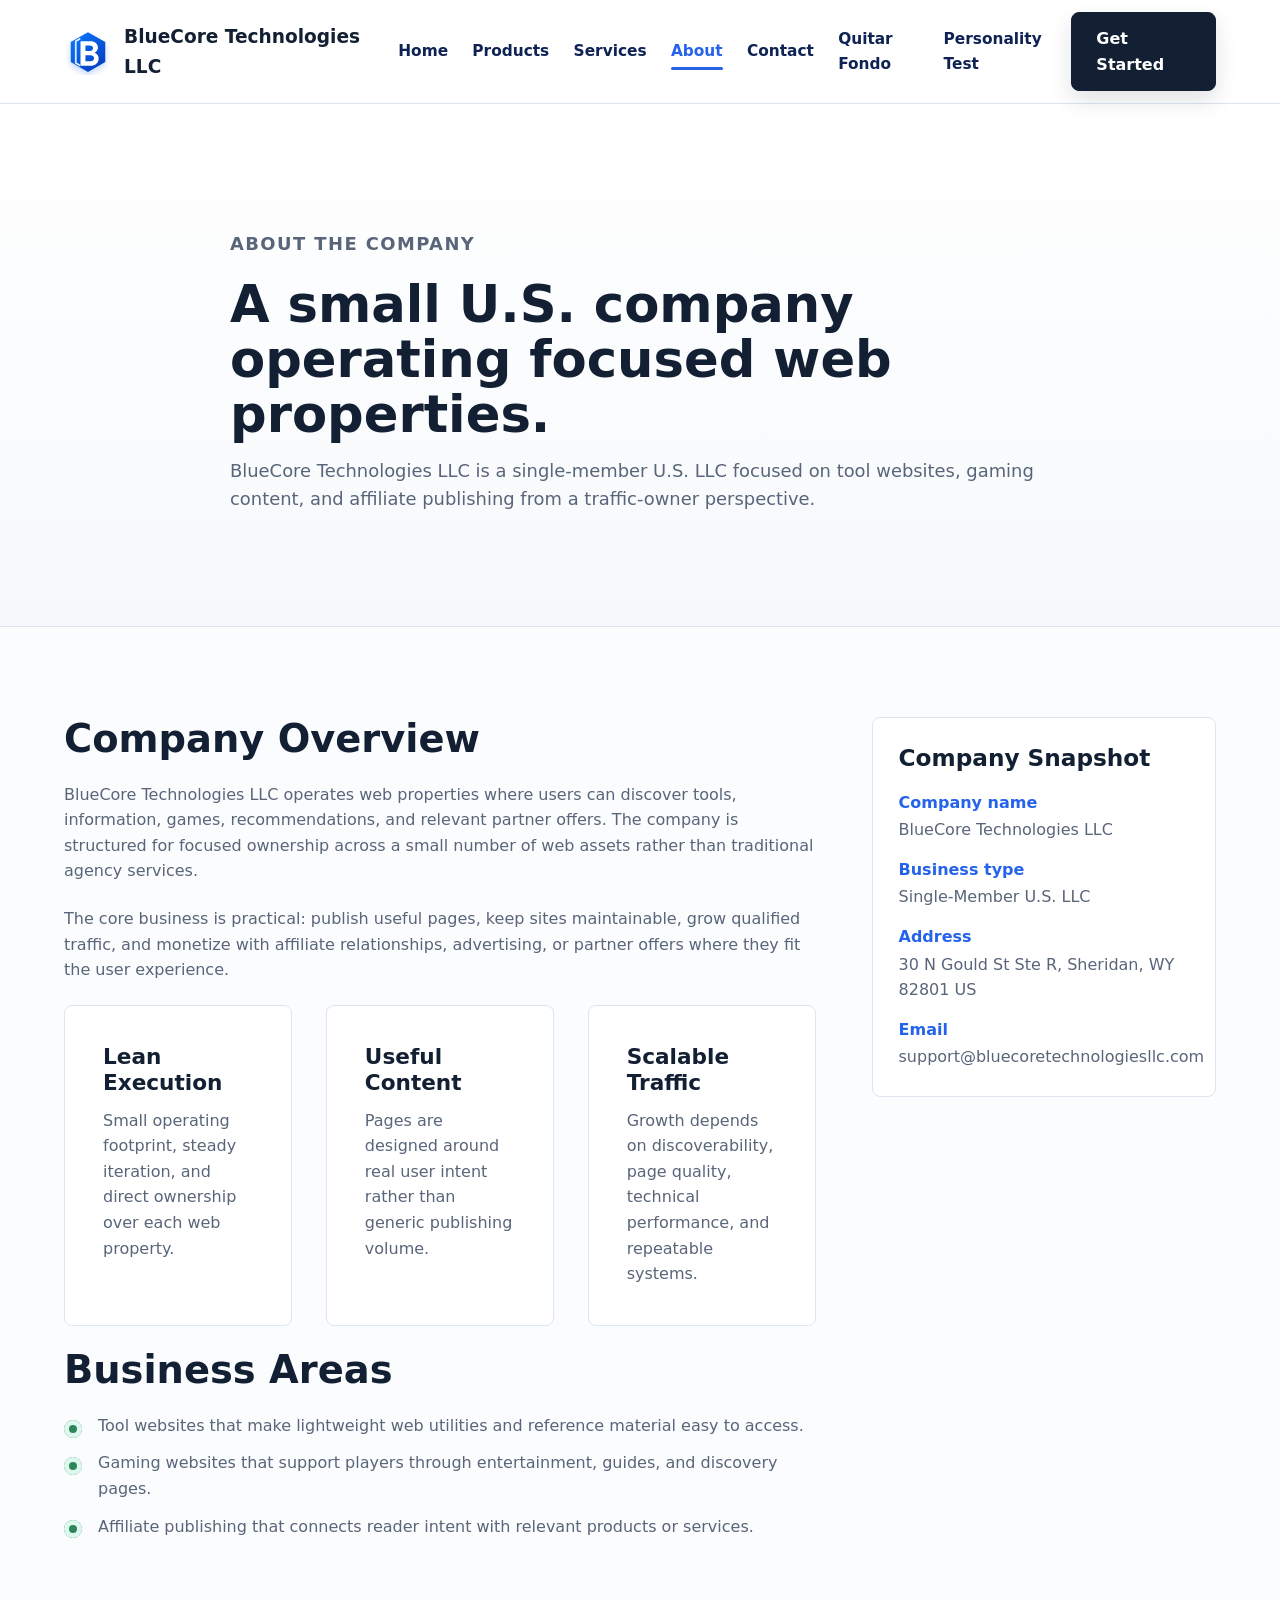
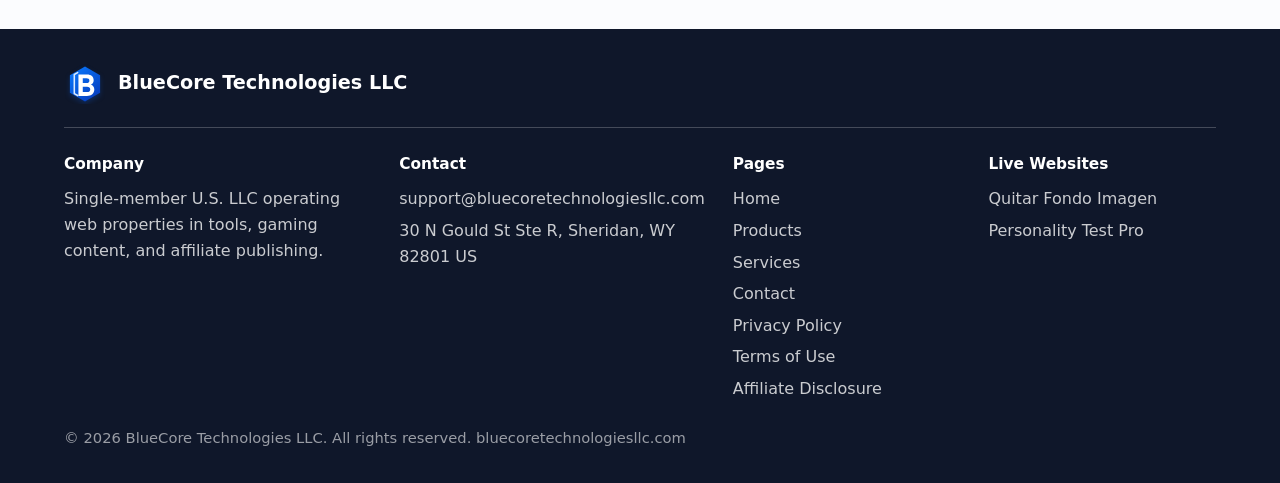
==== about.html @ 276bed1f "Add products page and live site links" ====
<!doctype html>
<html lang="en">
  <head>
    <meta charset="utf-8">
    <meta name="viewport" content="width=device-width, initial-scale=1">
    <title>About | BlueCore Technologies LLC</title>
    <meta name="description" content="Learn about BlueCore Technologies LLC, a single-member U.S. LLC based in Sheridan, Wyoming and focused on web tools, gaming content, and affiliate publishing.">
    <link rel="canonical" href="https://bluecoretechnologiesllc.com/about.html">
    <link rel="icon" href="assets/bluecore-logo.svg" type="image/svg+xml">
    <link rel="stylesheet" href="css/styles.css">
  </head>
  <body>
    <header class="site-header">
      <a class="brand" href="index.html" aria-label="BlueCore Technologies LLC home">
        <img src="assets/bluecore-logo.svg" alt="">
        <span>BlueCore Technologies LLC</span>
      </a>
      <input class="nav-toggle" type="checkbox" id="nav-toggle" aria-label="Toggle navigation">
      <label class="nav-toggle-button" for="nav-toggle" role="button" aria-label="Toggle navigation"><span></span></label>
      <nav class="site-nav" aria-label="Primary navigation">
        <a href="index.html">Home</a>
        <a href="products.html">Products</a>
        <a href="services.html">Services</a>
        <a class="active" href="about.html">About</a>
        <a href="contact.html">Contact</a>
        <a href="https://quitar-fondo-imagen.com/" target="_blank" rel="noopener">Quitar Fondo</a>
        <a href="https://personalitytestpro.com/" target="_blank" rel="noopener">Personality Test</a>
      </nav>
      <a class="header-cta" href="contact.html">Get Started</a>
    </header>

    <main>
      <section class="page-hero">
        <div class="page-hero-inner">
          <p class="eyebrow">About the company</p>
          <h1>A small U.S. company operating focused web properties.</h1>
          <p>BlueCore Technologies LLC is a single-member U.S. LLC focused on tool websites, gaming content, and affiliate publishing from a traffic-owner perspective.</p>
        </div>
      </section>

      <section class="section">
        <div class="section-inner page-layout">
          <div class="content-block">
            <h2>Company Overview</h2>
            <p>BlueCore Technologies LLC operates web properties where users can discover tools, information, games, recommendations, and relevant partner offers. The company is structured for focused ownership across a small number of web assets rather than traditional agency services.</p>
            <p>The core business is practical: publish useful pages, keep sites maintainable, grow qualified traffic, and monetize with affiliate relationships, advertising, or partner offers where they fit the user experience.</p>

            <div class="page-card-grid">
              <article class="page-card">
                <h3>Lean Execution</h3>
                <p>Small operating footprint, steady iteration, and direct ownership over each web property.</p>
              </article>
              <article class="page-card">
                <h3>Useful Content</h3>
                <p>Pages are designed around real user intent rather than generic publishing volume.</p>
              </article>
              <article class="page-card">
                <h3>Scalable Traffic</h3>
                <p>Growth depends on discoverability, page quality, technical performance, and repeatable systems.</p>
              </article>
            </div>

            <h2>Business Areas</h2>
            <ul class="check-list">
              <li>Tool websites that make lightweight web utilities and reference material easy to access.</li>
              <li>Gaming websites that support players through entertainment, guides, and discovery pages.</li>
              <li>Affiliate publishing that connects reader intent with relevant products or services.</li>
            </ul>
          </div>

          <aside class="side-panel">
            <h2>Company Snapshot</h2>
            <dl>
              <div>
                <dt>Company name</dt>
                <dd>BlueCore Technologies LLC</dd>
              </div>
              <div>
                <dt>Business type</dt>
                <dd>Single-Member U.S. LLC</dd>
              </div>
              <div>
                <dt>Address</dt>
                <dd>30 N Gould St Ste R, Sheridan, WY 82801 US</dd>
              </div>
              <div>
                <dt>Email</dt>
                <dd><a href="mailto:support@bluecoretechnologiesllc.com">support@bluecoretechnologiesllc.com</a></dd>
              </div>
            </dl>
          </aside>
        </div>
      </section>
    </main>

    <footer class="site-footer">
      <div class="footer-inner">
        <div class="footer-brand">
          <img src="assets/bluecore-logo.svg" alt="">
          <span>BlueCore Technologies LLC</span>
        </div>
        <div class="footer-grid">
          <div>
            <h3>Company</h3>
            <p>Single-member U.S. LLC operating web properties in tools, gaming content, and affiliate publishing.</p>
          </div>
          <div>
            <h3>Contact</h3>
            <ul class="footer-links">
              <li><a href="mailto:support@bluecoretechnologiesllc.com">support@bluecoretechnologiesllc.com</a></li>
              <li>30 N Gould St Ste R, Sheridan, WY 82801 US</li>
            </ul>
          </div>
          <div>
            <h3>Pages</h3>
            <ul class="footer-links">
              <li><a href="index.html">Home</a></li>
              <li><a href="products.html">Products</a></li>
              <li><a href="services.html">Services</a></li>
              <li><a href="contact.html">Contact</a></li>
              <li><a href="privacy.html">Privacy Policy</a></li>
              <li><a href="terms.html">Terms of Use</a></li>
              <li><a href="affiliate-disclosure.html">Affiliate Disclosure</a></li>
            </ul>
          </div>
          <div>
            <h3>Live Websites</h3>
            <ul class="footer-links">
              <li><a href="https://quitar-fondo-imagen.com/" target="_blank" rel="noopener">Quitar Fondo Imagen</a></li>
              <li><a href="https://personalitytestpro.com/" target="_blank" rel="noopener">Personality Test Pro</a></li>
            </ul>
          </div>
        </div>
        <p class="footer-bottom">&copy; 2026 BlueCore Technologies LLC. All rights reserved. bluecoretechnologiesllc.com</p>
      </div>
    </footer>
  </body>
</html>
---- css/styles.css ----
:root {
  --ink: #132033;
  --muted: #596579;
  --blue: #2563eb;
  --blue-2: #5b87d7;
  --blue-3: #1e40af;
  --sky: #f4f7fb;
  --sky-2: #e8eef6;
  --line: #dde5ef;
  --soft: #f8fafc;
  --white: #ffffff;
  --gold: #b7791f;
  --green: #2f855a;
  --shadow: 0 12px 30px rgba(15, 23, 42, .08);
  --radius: 8px;
  --header-h: 76px;
}

* {
  box-sizing: border-box;
}

html {
  scroll-behavior: smooth;
}

body {
  margin: 0;
  color: var(--ink);
  font-family: Inter, ui-sans-serif, system-ui, -apple-system, BlinkMacSystemFont, "Segoe UI", sans-serif;
  font-size: 16px;
  line-height: 1.6;
  background: #fbfcfe;
  text-rendering: optimizeLegibility;
}

img,
svg {
  display: block;
  max-width: 100%;
}

a {
  color: inherit;
  text-decoration: none;
}

p,
h1,
h2,
h3,
h4 {
  margin: 0;
}

ul {
  margin: 0;
  padding: 0;
}

.site-header {
  position: sticky;
  top: 0;
  z-index: 50;
  min-height: var(--header-h);
  display: flex;
  align-items: center;
  gap: 28px;
  padding: 12px clamp(20px, 5vw, 64px);
  background: rgba(255, 255, 255, .96);
  border-bottom: 1px solid var(--line);
  backdrop-filter: blur(10px);
}

.brand {
  display: flex;
  align-items: center;
  gap: 12px;
  min-width: 0;
  font-weight: 820;
  font-size: clamp(1rem, 1.45vw, 1.25rem);
  letter-spacing: 0;
  color: var(--ink);
}

.brand img {
  width: 48px;
  height: 48px;
  flex: 0 0 auto;
}

.site-nav {
  margin-left: auto;
  display: flex;
  align-items: center;
  gap: clamp(12px, 1.9vw, 28px);
  font-weight: 700;
  color: #0e2254;
  font-size: .96rem;
}

.site-nav a {
  position: relative;
  padding: 8px 0;
}

.site-nav a::after {
  content: "";
  position: absolute;
  left: 0;
  right: 0;
  bottom: 2px;
  height: 3px;
  border-radius: 999px;
  background: var(--blue);
  transform: scaleX(0);
  transform-origin: center;
  transition: transform .2s ease;
}

.site-nav a:hover::after,
.site-nav a.active::after {
  transform: scaleX(1);
}

.site-nav a.active {
  color: var(--blue);
}

.button,
.header-cta {
  display: inline-flex;
  align-items: center;
  justify-content: center;
  gap: 10px;
  min-height: 48px;
  padding: 13px 24px;
  border-radius: var(--radius);
  border: 1px solid var(--ink);
  font-weight: 800;
  color: var(--white);
  background: var(--ink);
  box-shadow: 0 10px 22px rgba(15, 23, 42, .12);
  transition: transform .2s ease, box-shadow .2s ease, background .2s ease;
}

.button:hover,
.header-cta:hover {
  transform: translateY(-2px);
  box-shadow: 0 14px 28px rgba(15, 23, 42, .16);
}

.button.secondary {
  color: var(--ink);
  background: rgba(255, 255, 255, .92);
  border-color: #bac6d6;
  box-shadow: none;
}

.button.secondary:hover {
  background: #fff;
}

.nav-toggle {
  position: absolute;
  width: 1px;
  height: 1px;
  overflow: hidden;
  opacity: 0;
  pointer-events: none;
}

.nav-toggle-button {
  display: none;
}

.nav-toggle:focus-visible + .nav-toggle-button {
  outline: 3px solid rgba(37, 99, 235, .22);
  outline-offset: 3px;
}

.hero {
  position: relative;
  overflow: hidden;
  display: grid;
  grid-template-columns: minmax(0, 1fr) minmax(420px, .95fr);
  align-items: center;
  gap: clamp(28px, 5vw, 82px);
  padding: clamp(56px, 8vw, 88px) clamp(20px, 5vw, 64px) clamp(42px, 6vw, 70px);
  min-height: calc(100svh - var(--header-h) - 120px);
  background: linear-gradient(180deg, #ffffff 0%, #f6f9fc 100%);
}

.hero::before {
  display: none;
}

.hero-content {
  position: relative;
  z-index: 1;
  max-width: 650px;
  animation: rise .65s ease both;
}

.eyebrow {
  margin-bottom: 18px;
  font-size: .88rem;
  font-weight: 860;
  text-transform: uppercase;
  color: var(--blue);
  letter-spacing: .08em;
}

.hero h1 {
  font-size: clamp(2.75rem, 5.2vw, 4.9rem);
  line-height: .98;
  font-weight: 900;
  letter-spacing: 0;
  color: var(--ink);
}

.hero-title {
  margin-top: 22px;
  max-width: 590px;
  font-size: clamp(1.45rem, 2.5vw, 2.45rem);
  line-height: 1.14;
  font-weight: 780;
  letter-spacing: 0;
  color: #0c2358;
}

.hero-lead {
  margin-top: 22px;
  max-width: 590px;
  color: var(--muted);
  font-size: clamp(1rem, 1.4vw, 1.18rem);
}

.hero-actions {
  margin-top: 32px;
  display: flex;
  align-items: center;
  flex-wrap: wrap;
  gap: 16px;
}

.hero-visual {
  position: relative;
  z-index: 1;
  animation: floatIn .78s ease .1s both;
}

.hero-visual img {
  width: min(100%, 760px);
  margin-left: auto;
  filter: drop-shadow(0 18px 28px rgba(15, 23, 42, .1));
}

.section {
  padding: clamp(58px, 7vw, 94px) clamp(20px, 5vw, 64px);
}

.section.tight {
  padding-top: clamp(40px, 5vw, 68px);
  padding-bottom: clamp(40px, 5vw, 68px);
}

.section-inner {
  width: min(1160px, 100%);
  margin: 0 auto;
}

.section-heading {
  max-width: 760px;
  margin: 0 auto 42px;
  text-align: center;
}

.section-heading h2,
.page-hero h1 {
  font-size: clamp(2rem, 4vw, 3.25rem);
  line-height: 1.08;
  font-weight: 900;
  letter-spacing: 0;
}

.section-heading p,
.page-hero p {
  margin-top: 14px;
  color: var(--muted);
  font-size: clamp(1rem, 1.4vw, 1.12rem);
}

.heading-mark {
  width: 54px;
  height: 3px;
  margin: 18px auto 0;
  border-radius: 999px;
  background: var(--blue);
}

.company-panel {
  display: grid;
  grid-template-columns: 220px 1fr;
  gap: clamp(28px, 5vw, 58px);
  align-items: center;
  padding: clamp(28px, 4vw, 38px);
  border: 1px solid var(--line);
  border-radius: var(--radius);
  background: #fff;
  box-shadow: var(--shadow);
}

.company-icon {
  display: grid;
  place-items: center;
  width: 150px;
  height: 150px;
  margin: 0 auto;
  border-radius: 50%;
  background: #f1f5f9;
}

.company-panel h2 {
  font-size: clamp(1.8rem, 3vw, 2.5rem);
  line-height: 1.1;
}

.company-list {
  margin-top: 16px;
  display: grid;
  gap: 8px;
  list-style: none;
  color: var(--ink);
}

.company-list strong {
  color: var(--blue);
}

.service-grid,
.feature-grid,
.page-card-grid {
  display: grid;
  grid-template-columns: repeat(3, minmax(0, 1fr));
  gap: clamp(20px, 3vw, 34px);
}

.service-card,
.feature-card,
.page-card,
.legal-section {
  border: 1px solid var(--line);
  border-radius: var(--radius);
  background: #fff;
  box-shadow: none;
}

.service-card,
.page-card {
  padding: clamp(26px, 4vw, 38px);
  text-align: left;
  transition: transform .2s ease, box-shadow .2s ease, border-color .2s ease;
}

.service-card {
  border-top: 3px solid var(--blue);
}

.service-card:hover,
.page-card:hover {
  transform: translateY(-2px);
  border-color: #b9c8dc;
  box-shadow: var(--shadow);
}

.icon-badge {
  width: 58px;
  height: 58px;
  margin: 0 0 20px;
  display: grid;
  place-items: center;
  border-radius: var(--radius);
  color: var(--blue);
  background: #f1f5f9;
  border: 1px solid var(--line);
}

.icon-badge svg {
  width: 32px;
  height: 32px;
}

.service-card h3,
.page-card h3,
.feature-card h3 {
  font-size: 1.35rem;
  line-height: 1.2;
  font-weight: 860;
}

.service-card p,
.page-card p,
.feature-card p {
  margin-top: 12px;
  color: var(--muted);
}

.why {
  position: relative;
  overflow: hidden;
  background: #f6f9fc;
  border-top: 1px solid var(--line);
  border-bottom: 1px solid var(--line);
}

.why::before,
.why::after {
  display: none;
}

.why .section-inner {
  position: relative;
  z-index: 1;
}

.feature-card {
  display: grid;
  grid-template-columns: auto 1fr;
  gap: 20px;
  align-items: center;
  padding: 24px;
}

.feature-card .icon-badge {
  width: 54px;
  height: 54px;
  margin: 0;
}

.feature-card .icon-badge svg {
  width: 30px;
  height: 30px;
}

.feature-card p {
  margin-top: 4px;
  color: var(--ink);
  font-weight: 700;
}

.cta-panel {
  position: relative;
  overflow: hidden;
  display: grid;
  grid-template-columns: 1fr;
  gap: 18px;
  align-items: center;
  padding: clamp(30px, 5vw, 54px);
  border-radius: var(--radius);
  color: white;
  background: #132033;
  box-shadow: none;
}

.cta-panel::after {
  display: none;
}

.cta-panel .cta-copy {
  position: relative;
  z-index: 1;
}

.cta-panel h2 {
  font-size: clamp(1.8rem, 3.2vw, 2.8rem);
  line-height: 1.12;
  font-weight: 900;
}

.cta-panel p {
  margin-top: 12px;
  max-width: 620px;
  color: rgba(255, 255, 255, .86);
  font-size: 1.08rem;
}

.cta-panel .button {
  margin-top: 26px;
  min-width: 260px;
  color: var(--blue);
  background: white;
  border-color: white;
  box-shadow: 0 14px 30px rgba(0, 0, 0, .16);
}

.site-footer {
  padding: 34px clamp(20px, 5vw, 64px);
  color: rgba(255, 255, 255, .78);
  background: #0f172a;
}

.footer-inner {
  width: min(1160px, 100%);
  margin: 0 auto;
}

.footer-brand {
  display: flex;
  align-items: center;
  gap: 12px;
  padding-bottom: 22px;
  border-bottom: 1px solid rgba(255, 255, 255, .22);
  color: white;
  font-size: 1.2rem;
  font-weight: 850;
}

.footer-brand img {
  width: 42px;
  height: 42px;
}

.footer-grid {
  display: grid;
  grid-template-columns: 1.35fr 1.15fr 1fr 1fr;
  gap: 28px;
  padding-top: 24px;
}

.footer-grid h3 {
  margin-bottom: 10px;
  color: white;
  font-size: .96rem;
}

.footer-grid a {
  color: rgba(255, 255, 255, .78);
}

.footer-grid a:hover {
  color: white;
}

.footer-links {
  display: grid;
  gap: 6px;
  list-style: none;
}

.footer-bottom {
  margin-top: 24px;
  color: rgba(255, 255, 255, .58);
  font-size: .92rem;
}

.page-hero {
  position: relative;
  overflow: hidden;
  padding: clamp(58px, 9vw, 112px) clamp(20px, 5vw, 64px);
  background: linear-gradient(180deg, #fff 0%, #f6f9fc 100%);
  border-bottom: 1px solid var(--line);
}

.page-hero-inner {
  width: min(1160px, 100%);
  margin: 0 auto;
  max-width: 820px;
}

.page-layout {
  display: grid;
  grid-template-columns: minmax(0, 1.2fr) minmax(280px, .55fr);
  gap: clamp(28px, 5vw, 56px);
  align-items: start;
}

.content-block {
  display: grid;
  gap: 22px;
}

.content-block h2 {
  font-size: clamp(1.75rem, 3vw, 2.55rem);
  line-height: 1.12;
}

.content-block p {
  color: var(--muted);
}

.check-list {
  display: grid;
  gap: 12px;
  list-style: none;
}

.check-list li {
  position: relative;
  padding-left: 34px;
  color: var(--muted);
}

.check-list li::before {
  content: "";
  position: absolute;
  left: 0;
  top: .42em;
  width: 18px;
  height: 18px;
  border-radius: 50%;
  background: var(--green);
  box-shadow: inset 0 0 0 5px #dff8ef;
}

.side-panel {
  position: sticky;
  top: calc(var(--header-h) + 22px);
  padding: 26px;
  border: 1px solid var(--line);
  border-radius: var(--radius);
  background: #fff;
  box-shadow: none;
}

.side-panel h2 {
  font-size: 1.45rem;
  line-height: 1.2;
}

.side-panel dl {
  display: grid;
  gap: 14px;
  margin: 18px 0 0;
}

.side-panel dt {
  color: var(--blue);
  font-weight: 820;
}

.side-panel dd {
  margin: 2px 0 0;
  color: var(--muted);
}

.service-detail {
  display: grid;
  grid-template-columns: 90px 1fr;
  gap: 24px;
  align-items: start;
  padding: 30px 0;
  border-bottom: 1px solid var(--line);
}

.service-detail:first-child {
  padding-top: 0;
}

.service-detail:last-child {
  border-bottom: 0;
}

.service-detail .icon-badge {
  width: 82px;
  height: 82px;
  margin: 0;
}

.step-grid {
  counter-reset: steps;
  display: grid;
  grid-template-columns: repeat(4, minmax(0, 1fr));
  gap: 18px;
}

.step {
  counter-increment: steps;
  padding: 24px;
  border-left: 4px solid var(--blue);
  background: #fff;
  border-radius: var(--radius);
  box-shadow: none;
}

.step::before {
  content: counter(steps, decimal-leading-zero);
  display: block;
  margin-bottom: 12px;
  color: var(--blue);
  font-weight: 900;
  font-size: 1.35rem;
}

.step h3 {
  font-size: 1.08rem;
  line-height: 1.25;
}

.step p {
  margin-top: 8px;
  color: var(--muted);
}

.product-list {
  display: grid;
  gap: 28px;
}

.product-card {
  display: grid;
  grid-template-columns: 96px 1fr;
  gap: clamp(22px, 4vw, 40px);
  padding: clamp(28px, 4vw, 42px);
  border: 1px solid var(--line);
  border-radius: var(--radius);
  background: #fff;
}

.product-mark {
  width: 72px;
  height: 72px;
  display: grid;
  place-items: center;
  border-radius: var(--radius);
  background: #f1f5f9;
  border: 1px solid var(--line);
  color: var(--blue);
  font-weight: 900;
  font-size: 1.25rem;
}

.product-copy {
  max-width: 840px;
}

.product-meta {
  margin-bottom: 10px;
  color: var(--blue);
  font-size: .86rem;
  font-weight: 840;
  text-transform: uppercase;
  letter-spacing: .08em;
}

.product-copy h2 {
  font-size: clamp(1.75rem, 3vw, 2.7rem);
  line-height: 1.1;
}

.product-copy > p:not(.product-meta) {
  margin-top: 14px;
  color: var(--muted);
}

.product-details {
  display: grid;
  grid-template-columns: repeat(3, minmax(0, 1fr));
  gap: 18px;
  margin: 24px 0 0;
}

.product-details div {
  padding-top: 14px;
  border-top: 1px solid var(--line);
}

.product-details dt {
  color: var(--ink);
  font-weight: 830;
}

.product-details dd {
  margin: 4px 0 0;
  color: var(--muted);
}

.product-link {
  margin-top: 26px;
}

.contact-text {
  width: min(820px, 100%);
  margin: 0 auto;
  padding: clamp(8px, 2vw, 18px) 0;
}

.contact-text h2 {
  font-size: clamp(1.8rem, 3vw, 2.45rem);
  line-height: 1.12;
}

.contact-text .company-list {
  margin-top: 20px;
  gap: 14px;
  font-size: 1.08rem;
}

.legal-wrap {
  width: min(920px, 100%);
  margin: 0 auto;
  display: grid;
  gap: 22px;
}

.legal-section {
  padding: clamp(24px, 4vw, 34px);
}

.legal-section h2 {
  font-size: 1.45rem;
  line-height: 1.2;
}

.legal-section p,
.legal-section li {
  color: var(--muted);
}

.legal-section p {
  margin-top: 12px;
}

.legal-section ul {
  margin-top: 12px;
  padding-left: 20px;
}

.legal-section li + li {
  margin-top: 8px;
}

.notice {
  padding: 18px 20px;
  border-left: 4px solid var(--gold);
  border-radius: var(--radius);
  background: #fff8e8;
  color: #61430a;
}

@keyframes rise {
  from {
    opacity: 0;
    transform: translateY(18px);
  }
  to {
    opacity: 1;
    transform: translateY(0);
  }
}

@keyframes floatIn {
  from {
    opacity: 0;
    transform: translateY(26px) scale(.98);
  }
  to {
    opacity: 1;
    transform: translateY(0) scale(1);
  }
}

@media (prefers-reduced-motion: reduce) {
  *,
  *::before,
  *::after {
    scroll-behavior: auto !important;
    animation-duration: .01ms !important;
    animation-iteration-count: 1 !important;
    transition-duration: .01ms !important;
  }
}

@media (max-width: 1040px) {
  .site-header {
    gap: 16px;
  }

  .hero {
    grid-template-columns: 1fr;
    padding-top: 48px;
  }

  .hero-content {
    max-width: 780px;
  }

  .hero-visual img {
    width: min(92vw, 680px);
    margin: 0 auto;
  }

  .company-panel,
  .cta-panel,
  .page-layout {
    grid-template-columns: 1fr;
  }

  .side-panel {
    position: static;
  }

  .step-grid {
    grid-template-columns: repeat(2, minmax(0, 1fr));
  }
}

@media (max-width: 1120px) {
  :root {
    --header-h: 72px;
  }

  .site-header {
    min-height: var(--header-h);
    flex-wrap: wrap;
  }

  .brand {
    flex: 1 1 auto;
  }

  .brand span {
    max-width: 230px;
    line-height: 1.1;
  }

  .nav-toggle-button {
    display: inline-grid;
    place-items: center;
    width: 46px;
    height: 46px;
    border: 1px solid var(--line);
    border-radius: var(--radius);
    background: #fff;
    cursor: pointer;
  }

  .nav-toggle-button span,
  .nav-toggle-button span::before,
  .nav-toggle-button span::after {
    display: block;
    width: 22px;
    height: 2px;
    border-radius: 999px;
    background: var(--ink);
  }

  .nav-toggle-button span {
    position: relative;
  }

  .nav-toggle-button span::before,
  .nav-toggle-button span::after {
    content: "";
    position: absolute;
    left: 0;
  }

  .nav-toggle-button span::before {
    top: -7px;
  }

  .nav-toggle-button span::after {
    top: 7px;
  }

  .site-nav,
  .header-cta {
    display: none;
  }

  .nav-toggle:checked ~ .site-nav {
    order: 4;
    display: grid;
    width: 100%;
    gap: 6px;
    padding-top: 12px;
  }

  .nav-toggle:checked ~ .site-nav a {
    padding: 10px 0;
  }

  .nav-toggle:checked ~ .header-cta {
    order: 5;
    display: inline-flex;
    width: 100%;
    margin-top: 8px;
  }
}

@media (max-width: 860px) {
  :root {
    --header-h: 72px;
  }

  .site-header {
    min-height: var(--header-h);
    flex-wrap: wrap;
  }

  .brand {
    flex: 1 1 auto;
  }

  .brand span {
    max-width: 230px;
    line-height: 1.1;
  }

  .nav-toggle-button {
    display: inline-grid;
    place-items: center;
    width: 46px;
    height: 46px;
    border: 1px solid var(--line);
    border-radius: var(--radius);
    background: #fff;
    cursor: pointer;
  }

  .nav-toggle-button span,
  .nav-toggle-button span::before,
  .nav-toggle-button span::after {
    display: block;
    width: 22px;
    height: 2px;
    border-radius: 999px;
    background: var(--ink);
  }

  .nav-toggle-button span {
    position: relative;
  }

  .nav-toggle-button span::before,
  .nav-toggle-button span::after {
    content: "";
    position: absolute;
    left: 0;
  }

  .nav-toggle-button span::before {
    top: -7px;
  }

  .nav-toggle-button span::after {
    top: 7px;
  }

  .site-nav,
  .header-cta {
    display: none;
  }

  .nav-toggle:checked ~ .site-nav {
    order: 4;
    display: grid;
    width: 100%;
    gap: 6px;
    padding-top: 12px;
  }

  .nav-toggle:checked ~ .site-nav a {
    padding: 10px 0;
  }

  .nav-toggle:checked ~ .header-cta {
    order: 5;
    display: inline-flex;
    width: 100%;
    margin-top: 8px;
  }

  .service-grid,
  .feature-grid,
  .page-card-grid,
  .footer-grid {
    grid-template-columns: 1fr;
  }

  .feature-card {
    grid-template-columns: auto 1fr;
  }
}

@media (max-width: 560px) {
  body {
    font-size: 15px;
  }

  .site-header {
    padding-inline: 16px;
  }

  .brand img {
    width: 42px;
    height: 42px;
  }

  .hero,
  .section,
  .page-hero {
    padding-inline: 16px;
  }

  .hero {
    min-height: auto;
    padding-top: 48px;
    padding-bottom: 32px;
  }

  .hero-visual {
    position: relative;
    right: auto;
    bottom: auto;
    z-index: 1;
    width: 100%;
    margin-top: 20px;
    opacity: 1;
  }

  .hero-visual img {
    width: 100%;
    height: 150px;
    object-fit: cover;
    object-position: center;
  }

  .hero h1 {
    font-size: clamp(2.25rem, 16vw, 3.6rem);
  }

  .hero-actions,
  .button {
    width: 100%;
  }

  .company-panel {
    padding: 24px 18px;
  }

  .company-icon {
    width: 118px;
    height: 118px;
  }

  .service-detail {
    grid-template-columns: 1fr;
  }

  .step-grid {
    grid-template-columns: 1fr;
  }

  .product-card {
    grid-template-columns: 1fr;
  }

  .product-details {
    grid-template-columns: 1fr;
  }

  .cta-panel {
    padding: 28px 20px;
  }

  .cta-panel .button {
    min-width: 0;
  }
}
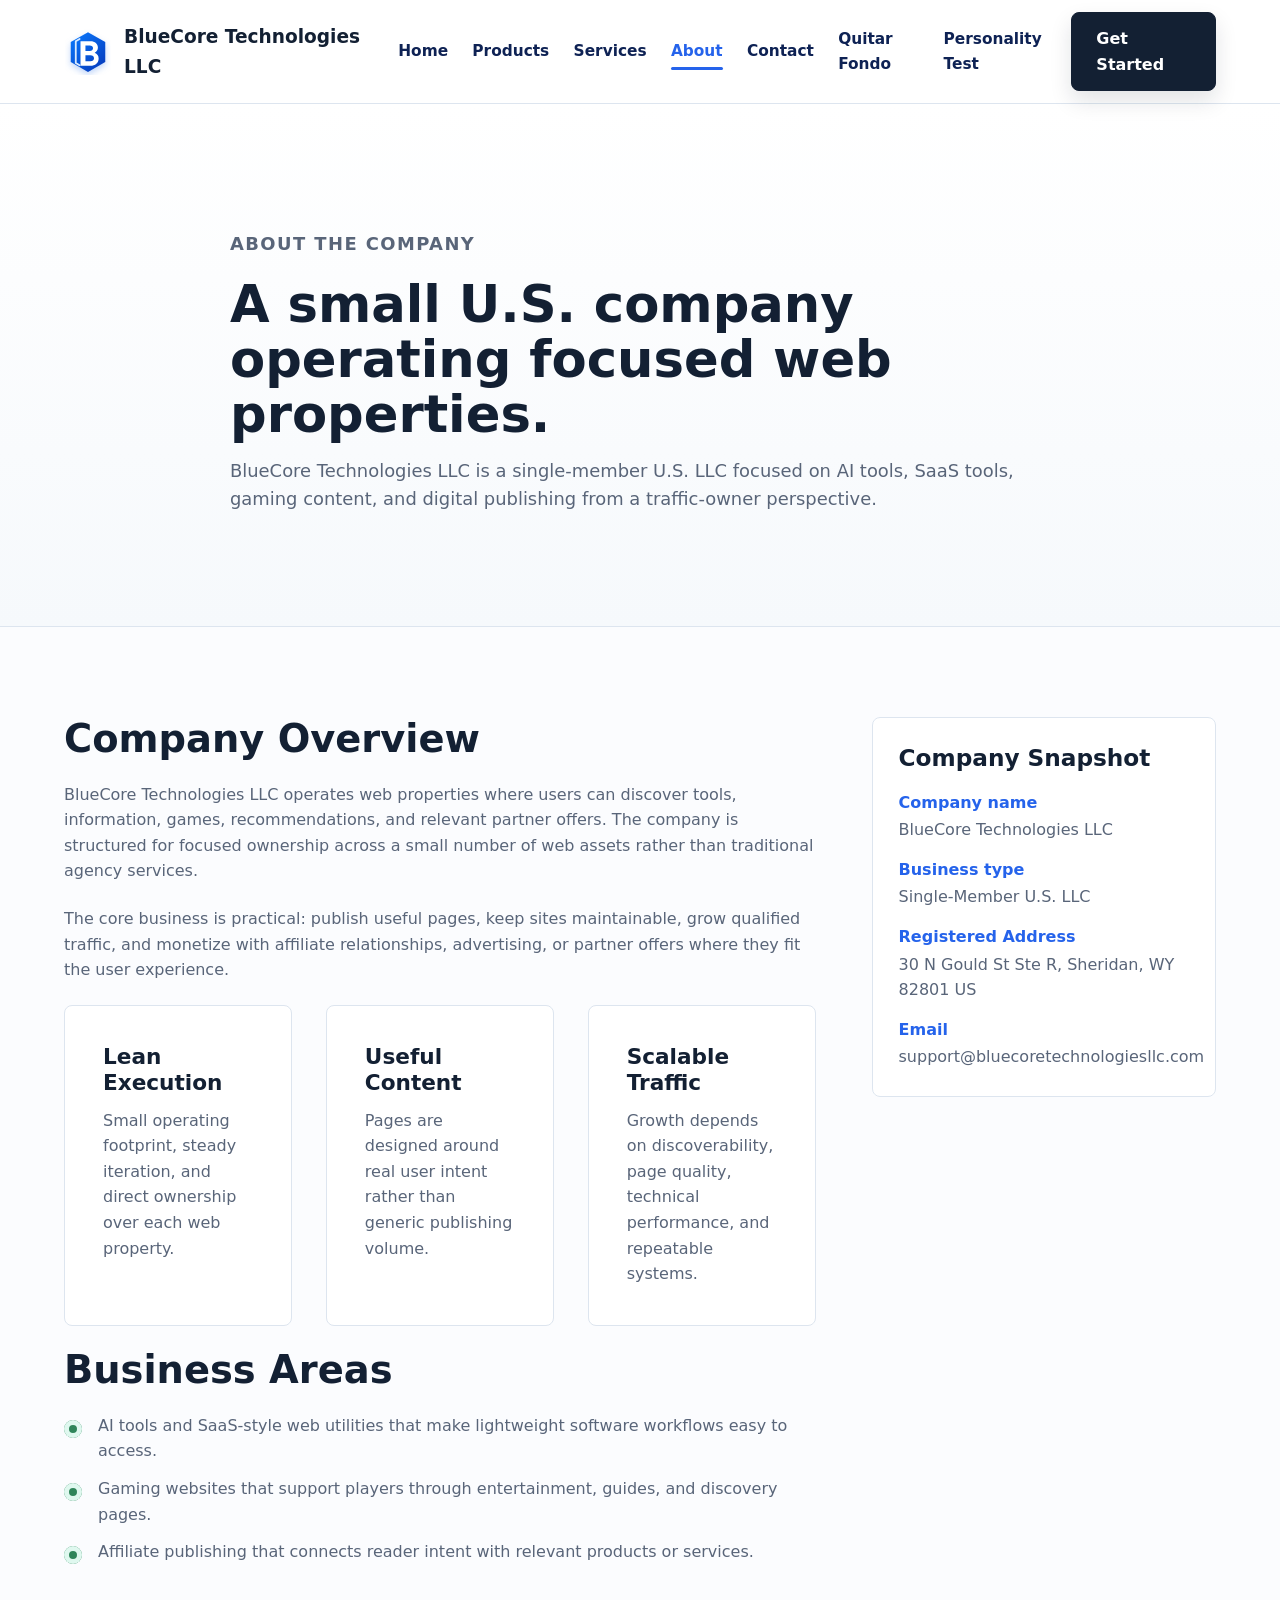
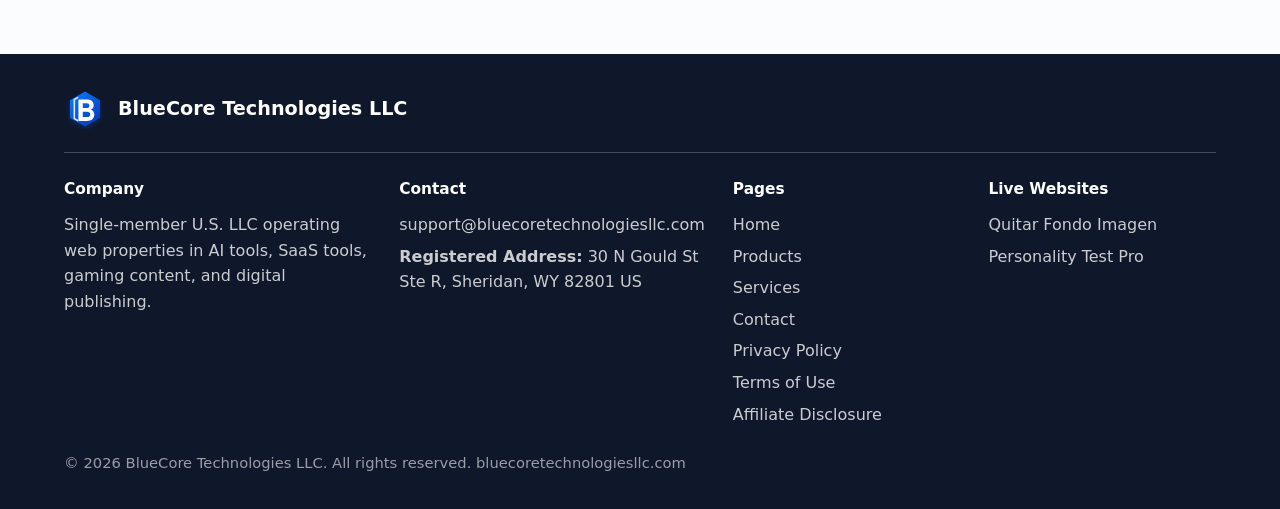
==== commit c7e80262: "Refine positioning and product revenue details" ====
--- a/about.html
+++ b/about.html
@@ -4,7 +4,7 @@
     <meta charset="utf-8">
     <meta name="viewport" content="width=device-width, initial-scale=1">
     <title>About | BlueCore Technologies LLC</title>
-    <meta name="description" content="Learn about BlueCore Technologies LLC, a single-member U.S. LLC based in Sheridan, Wyoming and focused on web tools, gaming content, and affiliate publishing.">
+    <meta name="description" content="Learn about BlueCore Technologies LLC, a single-member U.S. LLC based in Sheridan, Wyoming and focused on AI tools, SaaS tools, gaming content, and digital publishing.">
     <link rel="canonical" href="https://bluecoretechnologiesllc.com/about.html">
     <link rel="icon" href="assets/bluecore-logo.svg" type="image/svg+xml">
     <link rel="stylesheet" href="css/styles.css">
@@ -34,7 +34,7 @@
         <div class="page-hero-inner">
           <p class="eyebrow">About the company</p>
           <h1>A small U.S. company operating focused web properties.</h1>
-          <p>BlueCore Technologies LLC is a single-member U.S. LLC focused on tool websites, gaming content, and affiliate publishing from a traffic-owner perspective.</p>
+          <p>BlueCore Technologies LLC is a single-member U.S. LLC focused on AI tools, SaaS tools, gaming content, and digital publishing from a traffic-owner perspective.</p>
         </div>
       </section>
 
@@ -62,7 +62,7 @@
 
             <h2>Business Areas</h2>
             <ul class="check-list">
-              <li>Tool websites that make lightweight web utilities and reference material easy to access.</li>
+              <li>AI tools and SaaS-style web utilities that make lightweight software workflows easy to access.</li>
               <li>Gaming websites that support players through entertainment, guides, and discovery pages.</li>
               <li>Affiliate publishing that connects reader intent with relevant products or services.</li>
             </ul>
@@ -80,7 +80,7 @@
                 <dd>Single-Member U.S. LLC</dd>
               </div>
               <div>
-                <dt>Address</dt>
+                <dt>Registered Address</dt>
                 <dd>30 N Gould St Ste R, Sheridan, WY 82801 US</dd>
               </div>
               <div>
@@ -102,13 +102,13 @@
         <div class="footer-grid">
           <div>
             <h3>Company</h3>
-            <p>Single-member U.S. LLC operating web properties in tools, gaming content, and affiliate publishing.</p>
+            <p>Single-member U.S. LLC operating web properties in AI tools, SaaS tools, gaming content, and digital publishing.</p>
           </div>
           <div>
             <h3>Contact</h3>
             <ul class="footer-links">
               <li><a href="mailto:support@bluecoretechnologiesllc.com">support@bluecoretechnologiesllc.com</a></li>
-              <li>30 N Gould St Ste R, Sheridan, WY 82801 US</li>
+              <li><strong>Registered Address:</strong> 30 N Gould St Ste R, Sheridan, WY 82801 US</li>
             </ul>
           </div>
           <div>
--- a/css/styles.css
+++ b/css/styles.css
@@ -755,7 +755,7 @@
 
 .product-details {
   display: grid;
-  grid-template-columns: repeat(3, minmax(0, 1fr));
+  grid-template-columns: repeat(4, minmax(0, 1fr));
   gap: 18px;
   margin: 24px 0 0;
 }
@@ -1079,6 +1079,10 @@
     grid-template-columns: 1fr;
   }
 
+  .product-details {
+    grid-template-columns: repeat(2, minmax(0, 1fr));
+  }
+
   .feature-card {
     grid-template-columns: auto 1fr;
   }
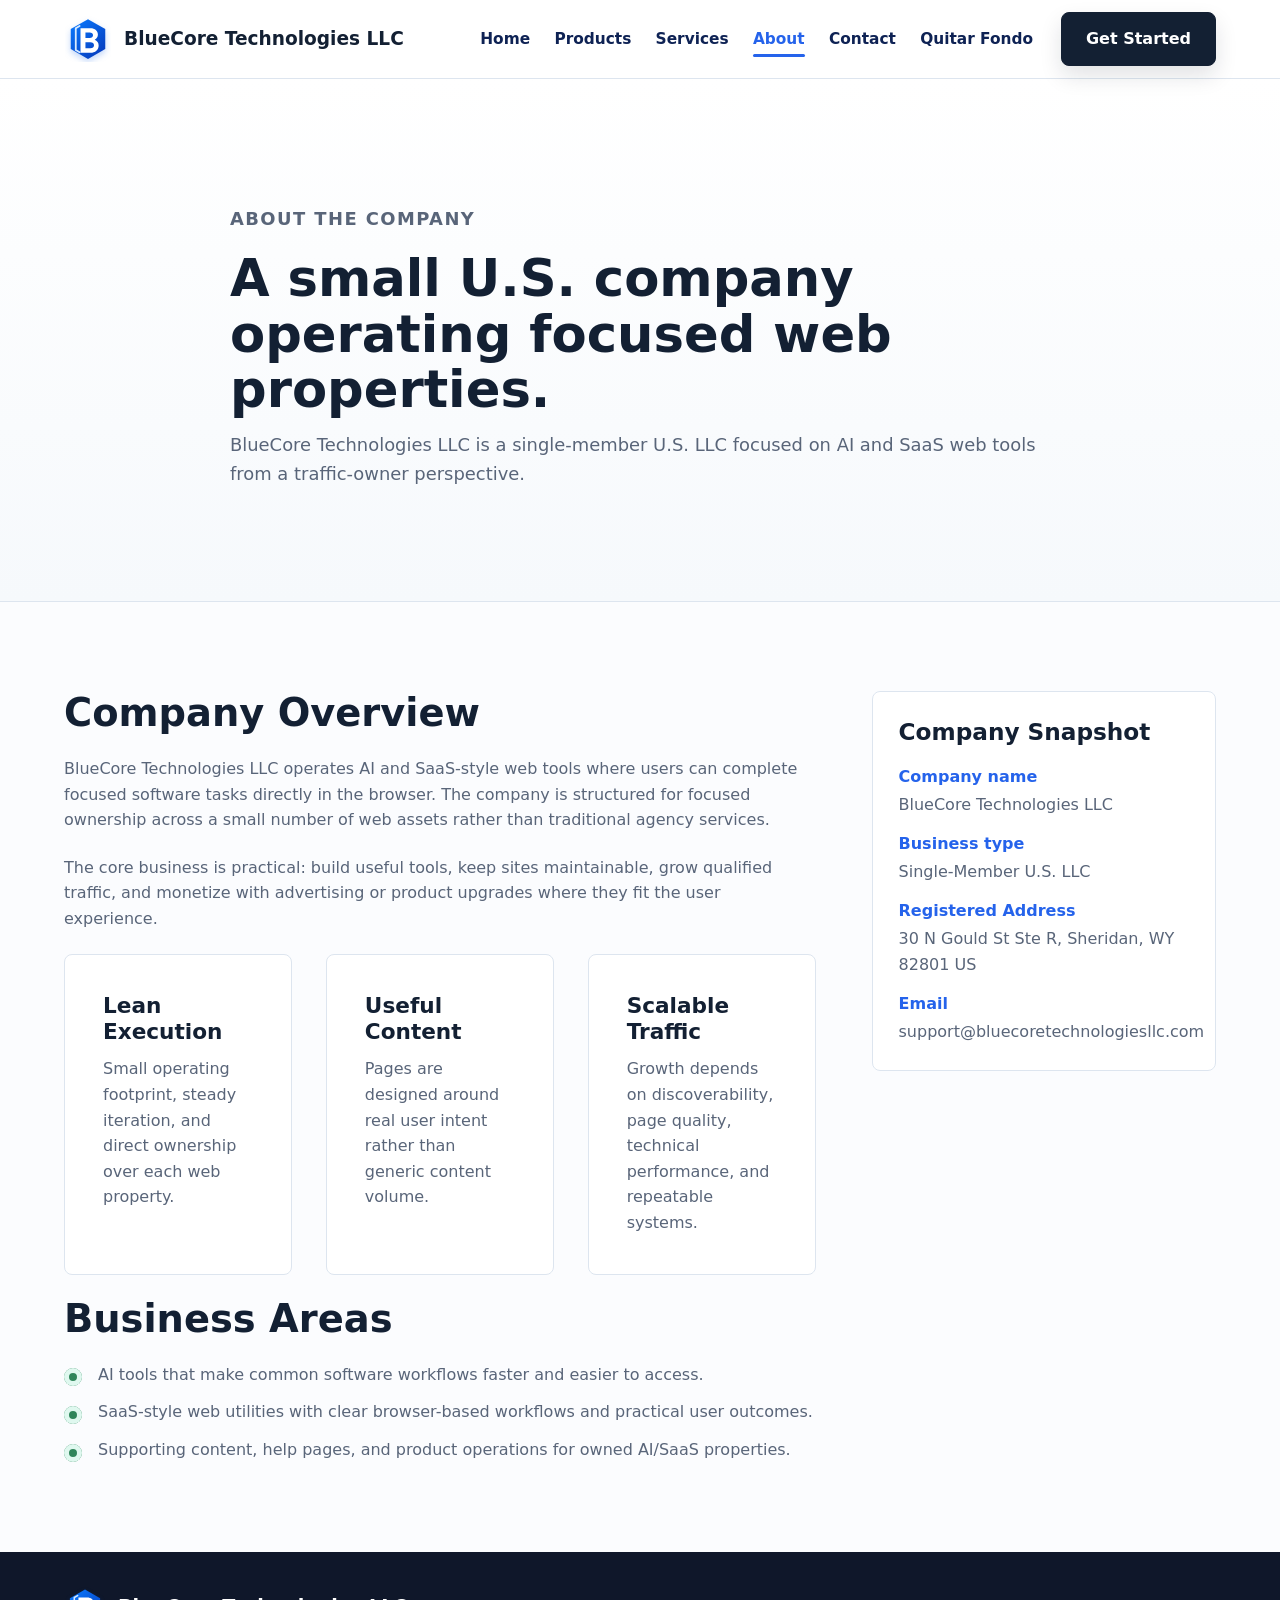
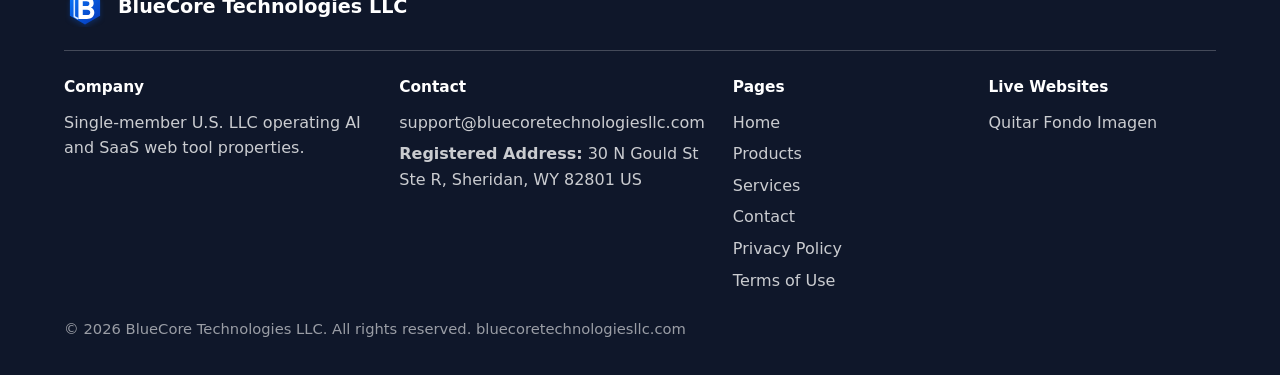
==== commit a3442522: "Focus site on AI SaaS tools" ====
--- a/about.html
+++ b/about.html
@@ -4,7 +4,7 @@
     <meta charset="utf-8">
     <meta name="viewport" content="width=device-width, initial-scale=1">
     <title>About | BlueCore Technologies LLC</title>
-    <meta name="description" content="Learn about BlueCore Technologies LLC, a single-member U.S. LLC based in Sheridan, Wyoming and focused on AI tools, SaaS tools, gaming content, and digital publishing.">
+    <meta name="description" content="Learn about BlueCore Technologies LLC, a single-member U.S. LLC based in Sheridan, Wyoming and focused on AI and SaaS web tools.">
     <link rel="canonical" href="https://bluecoretechnologiesllc.com/about.html">
     <link rel="icon" href="assets/bluecore-logo.svg" type="image/svg+xml">
     <link rel="stylesheet" href="css/styles.css">
@@ -24,7 +24,6 @@
         <a class="active" href="about.html">About</a>
         <a href="contact.html">Contact</a>
         <a href="https://quitar-fondo-imagen.com/" target="_blank" rel="noopener">Quitar Fondo</a>
-        <a href="https://personalitytestpro.com/" target="_blank" rel="noopener">Personality Test</a>
       </nav>
       <a class="header-cta" href="contact.html">Get Started</a>
     </header>
@@ -34,7 +33,7 @@
         <div class="page-hero-inner">
           <p class="eyebrow">About the company</p>
           <h1>A small U.S. company operating focused web properties.</h1>
-          <p>BlueCore Technologies LLC is a single-member U.S. LLC focused on AI tools, SaaS tools, gaming content, and digital publishing from a traffic-owner perspective.</p>
+          <p>BlueCore Technologies LLC is a single-member U.S. LLC focused on AI and SaaS web tools from a traffic-owner perspective.</p>
         </div>
       </section>
 
@@ -42,8 +41,8 @@
         <div class="section-inner page-layout">
           <div class="content-block">
             <h2>Company Overview</h2>
-            <p>BlueCore Technologies LLC operates web properties where users can discover tools, information, games, recommendations, and relevant partner offers. The company is structured for focused ownership across a small number of web assets rather than traditional agency services.</p>
-            <p>The core business is practical: publish useful pages, keep sites maintainable, grow qualified traffic, and monetize with affiliate relationships, advertising, or partner offers where they fit the user experience.</p>
+            <p>BlueCore Technologies LLC operates AI and SaaS-style web tools where users can complete focused software tasks directly in the browser. The company is structured for focused ownership across a small number of web assets rather than traditional agency services.</p>
+            <p>The core business is practical: build useful tools, keep sites maintainable, grow qualified traffic, and monetize with advertising or product upgrades where they fit the user experience.</p>
 
             <div class="page-card-grid">
               <article class="page-card">
@@ -52,7 +51,7 @@
               </article>
               <article class="page-card">
                 <h3>Useful Content</h3>
-                <p>Pages are designed around real user intent rather than generic publishing volume.</p>
+                <p>Pages are designed around real user intent rather than generic content volume.</p>
               </article>
               <article class="page-card">
                 <h3>Scalable Traffic</h3>
@@ -62,9 +61,9 @@
 
             <h2>Business Areas</h2>
             <ul class="check-list">
-              <li>AI tools and SaaS-style web utilities that make lightweight software workflows easy to access.</li>
-              <li>Gaming websites that support players through entertainment, guides, and discovery pages.</li>
-              <li>Affiliate publishing that connects reader intent with relevant products or services.</li>
+              <li>AI tools that make common software workflows faster and easier to access.</li>
+              <li>SaaS-style web utilities with clear browser-based workflows and practical user outcomes.</li>
+              <li>Supporting content, help pages, and product operations for owned AI/SaaS properties.</li>
             </ul>
           </div>
 
@@ -102,7 +101,7 @@
         <div class="footer-grid">
           <div>
             <h3>Company</h3>
-            <p>Single-member U.S. LLC operating web properties in AI tools, SaaS tools, gaming content, and digital publishing.</p>
+            <p>Single-member U.S. LLC operating AI and SaaS web tool properties.</p>
           </div>
           <div>
             <h3>Contact</h3>
@@ -120,14 +119,12 @@
               <li><a href="contact.html">Contact</a></li>
               <li><a href="privacy.html">Privacy Policy</a></li>
               <li><a href="terms.html">Terms of Use</a></li>
-              <li><a href="affiliate-disclosure.html">Affiliate Disclosure</a></li>
             </ul>
           </div>
           <div>
             <h3>Live Websites</h3>
             <ul class="footer-links">
               <li><a href="https://quitar-fondo-imagen.com/" target="_blank" rel="noopener">Quitar Fondo Imagen</a></li>
-              <li><a href="https://personalitytestpro.com/" target="_blank" rel="noopener">Personality Test Pro</a></li>
             </ul>
           </div>
         </div>
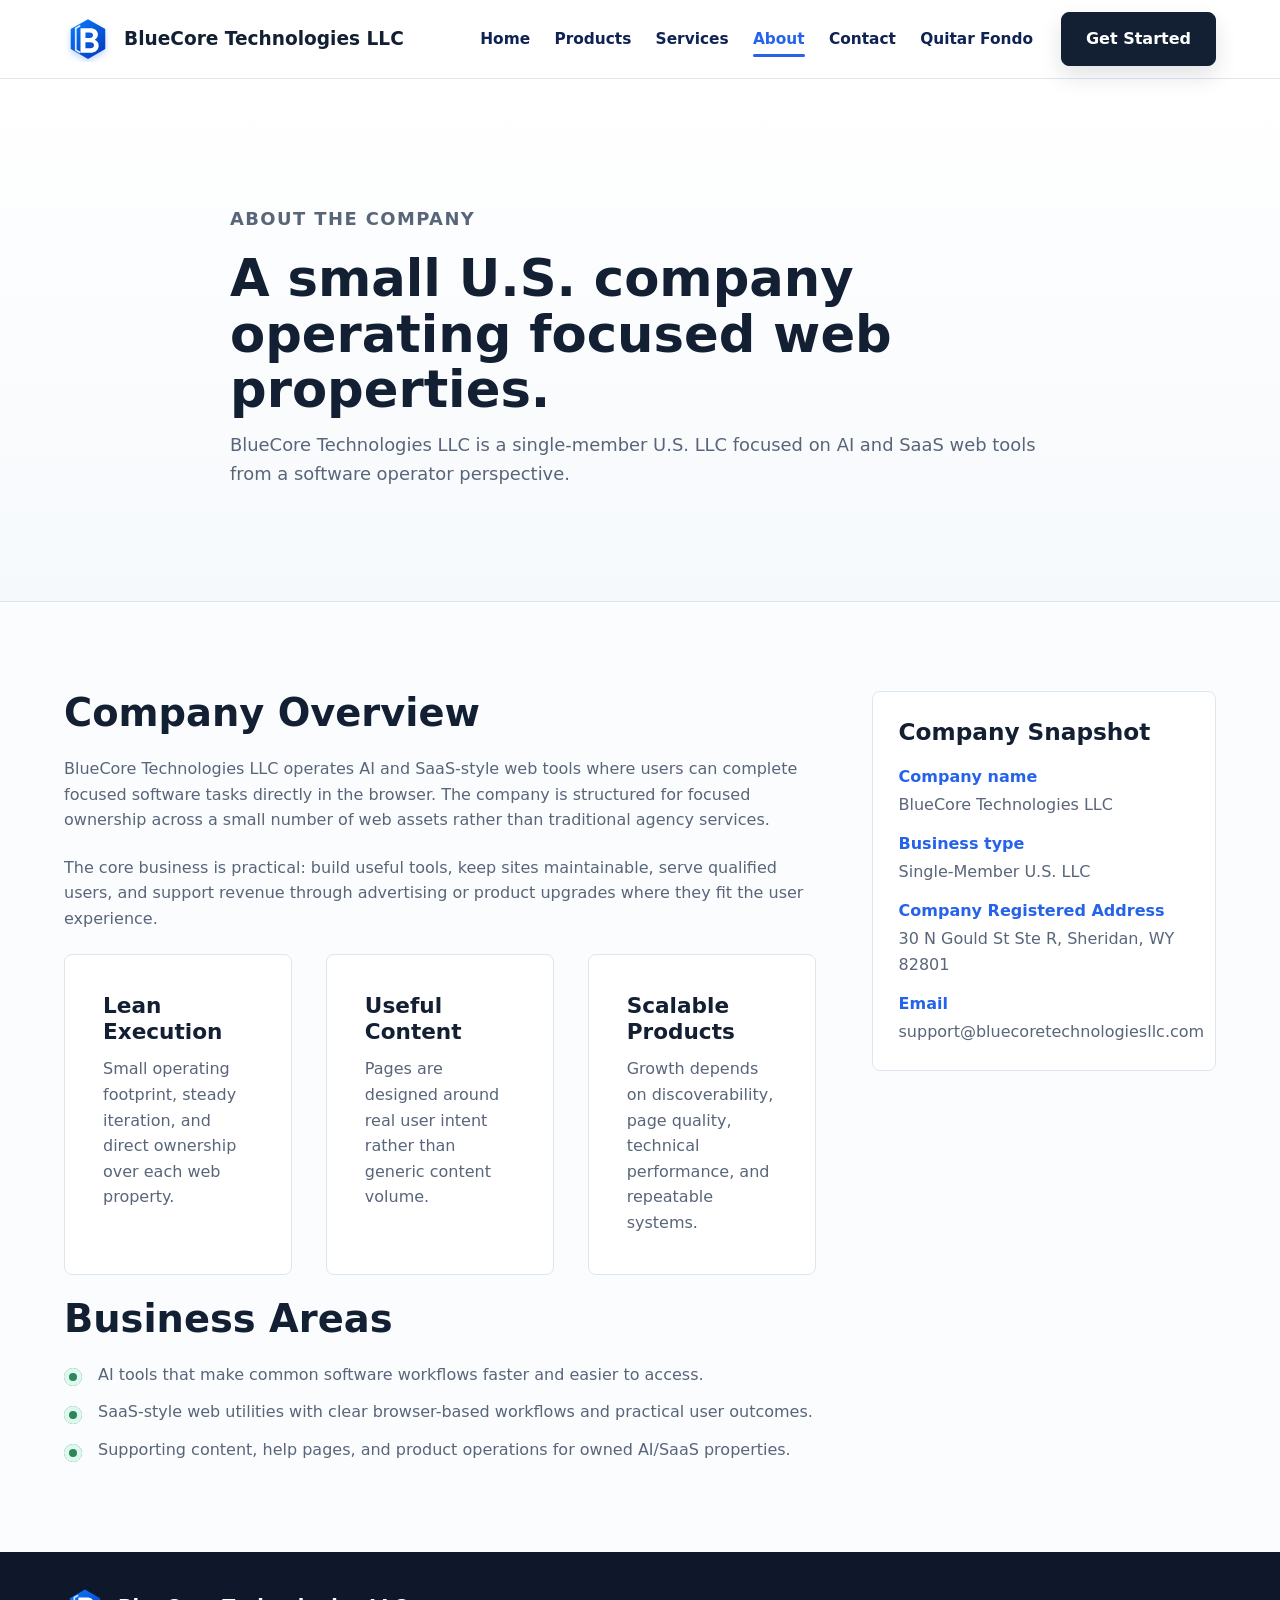
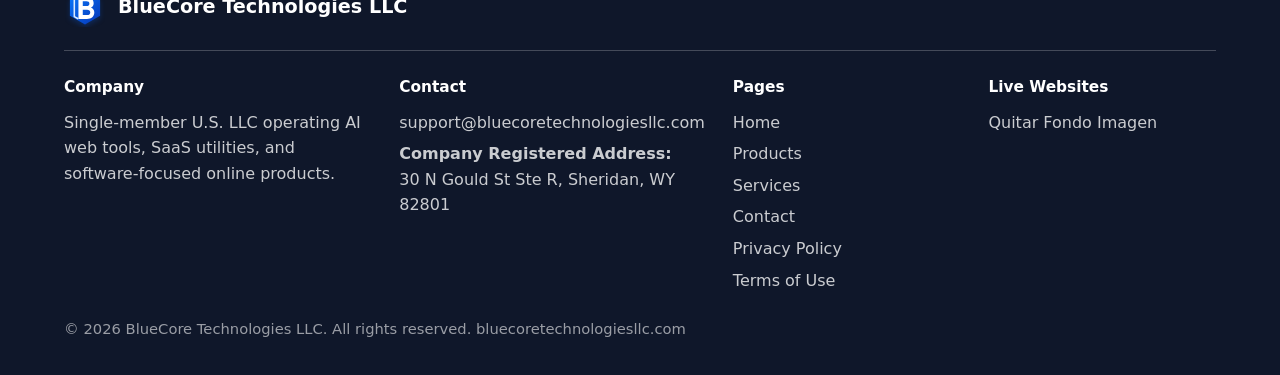
==== commit 2d541f84: "Clean up AI SaaS positioning copy" ====
--- a/about.html
+++ b/about.html
@@ -33,7 +33,7 @@
         <div class="page-hero-inner">
           <p class="eyebrow">About the company</p>
           <h1>A small U.S. company operating focused web properties.</h1>
-          <p>BlueCore Technologies LLC is a single-member U.S. LLC focused on AI and SaaS web tools from a traffic-owner perspective.</p>
+          <p>BlueCore Technologies LLC is a single-member U.S. LLC focused on AI and SaaS web tools from a software operator perspective.</p>
         </div>
       </section>
 
@@ -42,7 +42,7 @@
           <div class="content-block">
             <h2>Company Overview</h2>
             <p>BlueCore Technologies LLC operates AI and SaaS-style web tools where users can complete focused software tasks directly in the browser. The company is structured for focused ownership across a small number of web assets rather than traditional agency services.</p>
-            <p>The core business is practical: build useful tools, keep sites maintainable, grow qualified traffic, and monetize with advertising or product upgrades where they fit the user experience.</p>
+            <p>The core business is practical: build useful tools, keep sites maintainable, serve qualified users, and support revenue through advertising or product upgrades where they fit the user experience.</p>
 
             <div class="page-card-grid">
               <article class="page-card">
@@ -54,7 +54,7 @@
                 <p>Pages are designed around real user intent rather than generic content volume.</p>
               </article>
               <article class="page-card">
-                <h3>Scalable Traffic</h3>
+                <h3>Scalable Products</h3>
                 <p>Growth depends on discoverability, page quality, technical performance, and repeatable systems.</p>
               </article>
             </div>
@@ -79,8 +79,8 @@
                 <dd>Single-Member U.S. LLC</dd>
               </div>
               <div>
-                <dt>Registered Address</dt>
-                <dd>30 N Gould St Ste R, Sheridan, WY 82801 US</dd>
+                <dt>Company Registered Address</dt>
+                <dd>30 N Gould St Ste R, Sheridan, WY 82801</dd>
               </div>
               <div>
                 <dt>Email</dt>
@@ -101,13 +101,13 @@
         <div class="footer-grid">
           <div>
             <h3>Company</h3>
-            <p>Single-member U.S. LLC operating AI and SaaS web tool properties.</p>
+            <p>Single-member U.S. LLC operating AI web tools, SaaS utilities, and software-focused online products.</p>
           </div>
           <div>
             <h3>Contact</h3>
             <ul class="footer-links">
               <li><a href="mailto:support@bluecoretechnologiesllc.com">support@bluecoretechnologiesllc.com</a></li>
-              <li><strong>Registered Address:</strong> 30 N Gould St Ste R, Sheridan, WY 82801 US</li>
+              <li><strong>Company Registered Address:</strong><br>30 N Gould St Ste R, Sheridan, WY 82801</li>
             </ul>
           </div>
           <div>
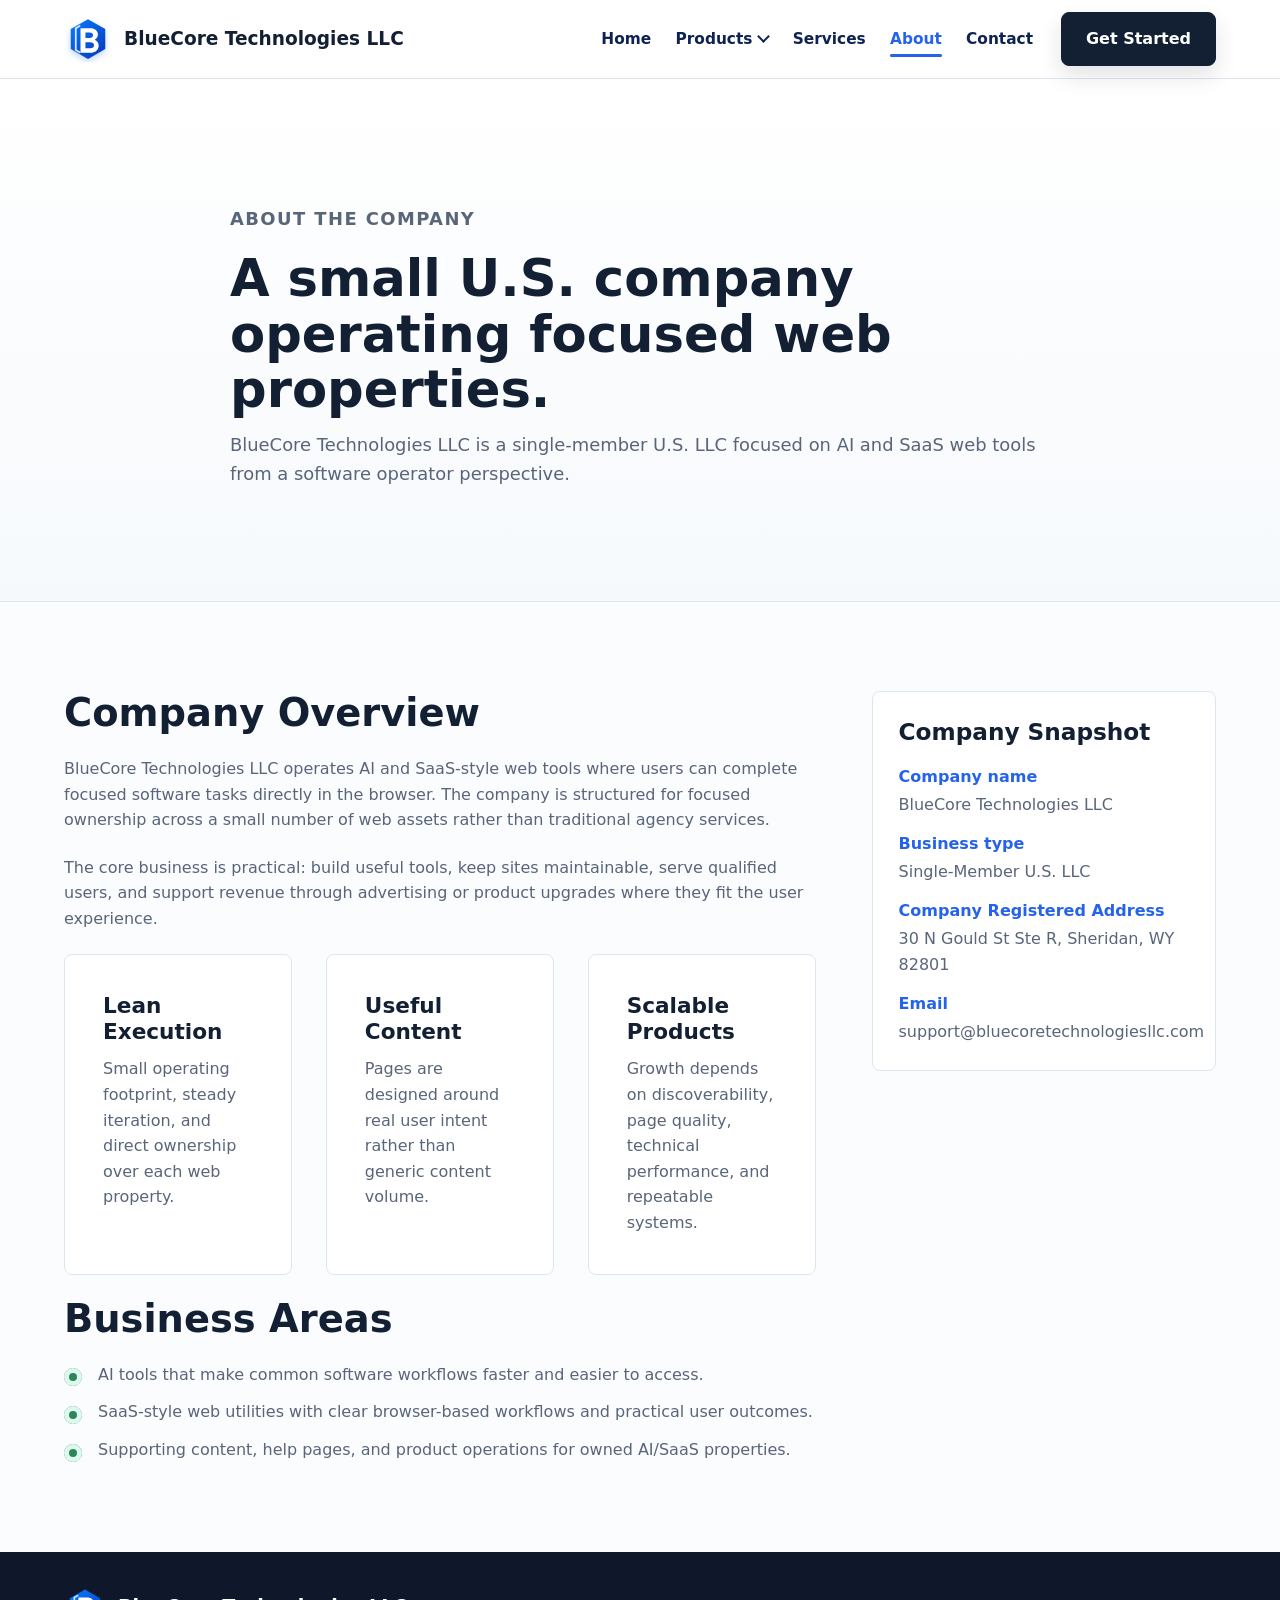
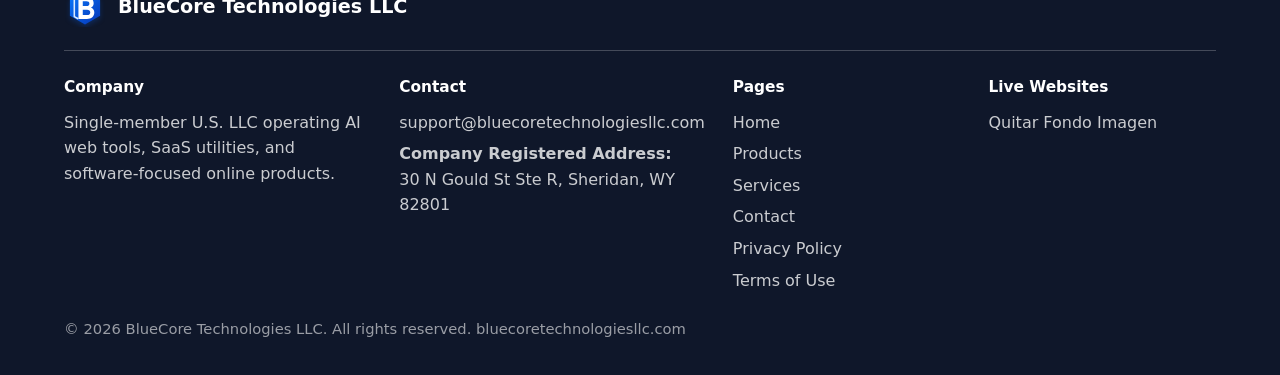
==== commit 04518868: "Add products dropdown navigation" ====
--- a/about.html
+++ b/about.html
@@ -19,11 +19,15 @@
       <label class="nav-toggle-button" for="nav-toggle" role="button" aria-label="Toggle navigation"><span></span></label>
       <nav class="site-nav" aria-label="Primary navigation">
         <a href="index.html">Home</a>
-        <a href="products.html">Products</a>
+        <details class="nav-dropdown">
+          <summary><span>Products</span></summary>
+          <div class="nav-dropdown-menu">
+            <a href="https://quitar-fondo-imagen.com/" target="_blank" rel="noopener">Quitar Fondo Imagen</a>
+          </div>
+        </details>
         <a href="services.html">Services</a>
         <a class="active" href="about.html">About</a>
         <a href="contact.html">Contact</a>
-        <a href="https://quitar-fondo-imagen.com/" target="_blank" rel="noopener">Quitar Fondo</a>
       </nav>
       <a class="header-cta" href="contact.html">Get Started</a>
     </header>
--- a/css/styles.css
+++ b/css/styles.css
@@ -99,12 +99,14 @@
   font-size: .96rem;
 }
 
-.site-nav a {
+.site-nav a,
+.nav-dropdown summary {
   position: relative;
   padding: 8px 0;
 }
 
-.site-nav a::after {
+.site-nav a::after,
+.nav-dropdown summary span::after {
   content: "";
   position: absolute;
   left: 0;
@@ -119,12 +121,80 @@
 }
 
 .site-nav a:hover::after,
-.site-nav a.active::after {
+.site-nav a.active::after,
+.nav-dropdown summary:hover span::after,
+.nav-dropdown[open] summary span::after,
+.nav-dropdown.active summary span::after {
   transform: scaleX(1);
 }
 
-.site-nav a.active {
+.site-nav a.active,
+.nav-dropdown.active summary {
   color: var(--blue);
+}
+
+.nav-dropdown {
+  position: relative;
+}
+
+.nav-dropdown summary {
+  display: inline-flex;
+  align-items: center;
+  gap: 7px;
+  cursor: pointer;
+  list-style: none;
+}
+
+.nav-dropdown summary::-webkit-details-marker {
+  display: none;
+}
+
+.nav-dropdown summary span {
+  position: relative;
+}
+
+.nav-dropdown summary::after {
+  content: "";
+  width: 7px;
+  height: 7px;
+  border-right: 2px solid currentColor;
+  border-bottom: 2px solid currentColor;
+  transform: translateY(-2px) rotate(45deg);
+  transition: transform .2s ease;
+}
+
+.nav-dropdown[open] summary::after {
+  transform: translateY(2px) rotate(225deg);
+}
+
+.nav-dropdown-menu {
+  position: absolute;
+  top: calc(100% + 12px);
+  right: 0;
+  z-index: 70;
+  display: grid;
+  min-width: 224px;
+  padding: 10px;
+  border: 1px solid var(--line);
+  border-radius: var(--radius);
+  background: #fff;
+  box-shadow: var(--shadow);
+}
+
+.nav-dropdown-menu a {
+  padding: 10px 12px;
+  border-radius: 6px;
+  color: var(--ink);
+  white-space: nowrap;
+}
+
+.nav-dropdown-menu a::after {
+  display: none;
+}
+
+.nav-dropdown-menu a:hover {
+  color: var(--blue);
+  background: #f4f7fb;
 }
 
 .button,
@@ -977,7 +1047,8 @@
     padding-top: 12px;
   }
 
-  .nav-toggle:checked ~ .site-nav a {
+  .nav-toggle:checked ~ .site-nav a,
+  .nav-toggle:checked ~ .site-nav summary {
     padding: 10px 0;
   }
 
@@ -1061,7 +1132,8 @@
     padding-top: 12px;
   }
 
-  .nav-toggle:checked ~ .site-nav a {
+  .nav-toggle:checked ~ .site-nav a,
+  .nav-toggle:checked ~ .site-nav summary {
     padding: 10px 0;
   }
 
@@ -1173,3 +1245,33 @@
     min-width: 0;
   }
 }
+
+@media (max-width: 1120px) {
+  .nav-toggle:checked ~ .site-nav .nav-dropdown {
+    width: 100%;
+  }
+
+  .nav-toggle:checked ~ .site-nav .nav-dropdown summary {
+    justify-content: flex-start;
+  }
+
+  .nav-toggle:checked ~ .site-nav .nav-dropdown-menu {
+    position: static;
+    min-width: 0;
+    margin: 2px 0 8px 12px;
+    padding: 4px 0 4px 14px;
+    border: 0;
+    border-left: 1px solid var(--line);
+    border-radius: 0;
+    background: transparent;
+    box-shadow: none;
+  }
+
+  .nav-toggle:checked ~ .site-nav .nav-dropdown-menu a {
+    padding: 8px 0;
+  }
+
+  .nav-toggle:checked ~ .site-nav .nav-dropdown-menu a:hover {
+    background: transparent;
+  }
+}
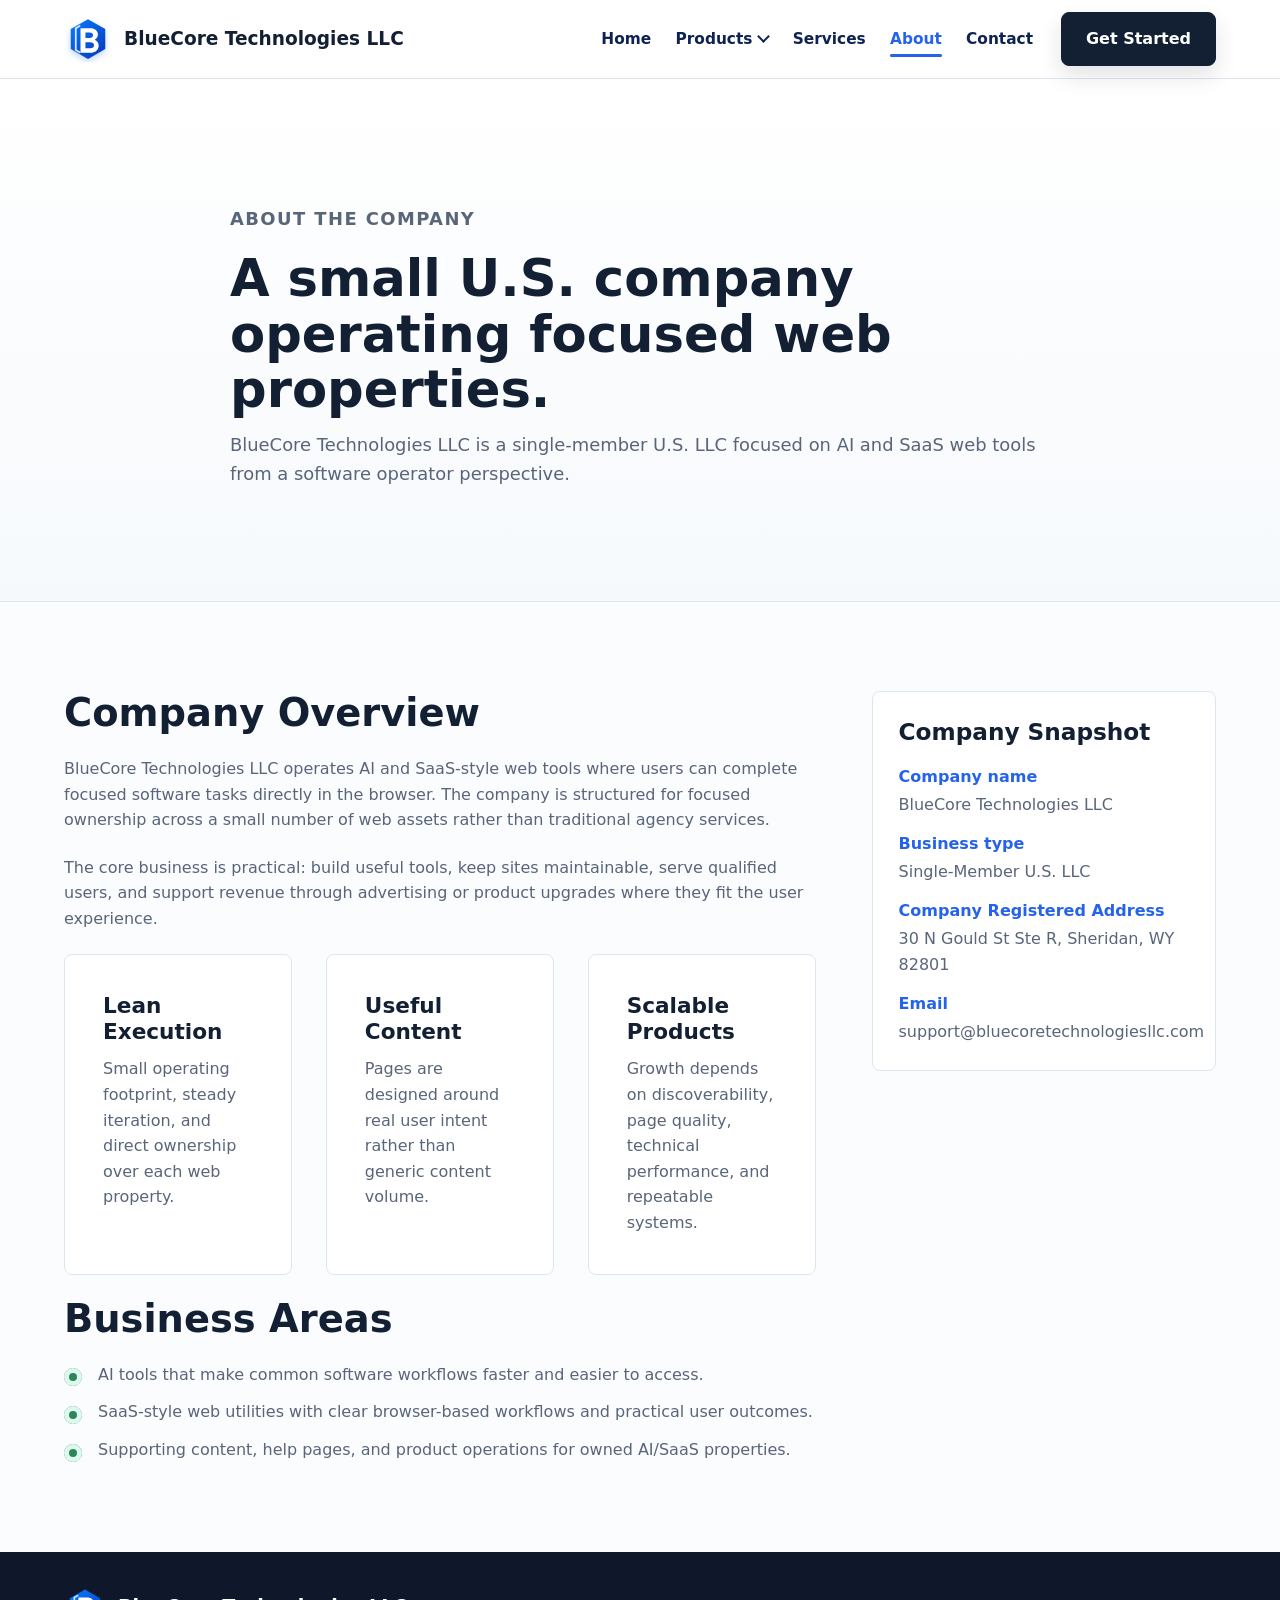
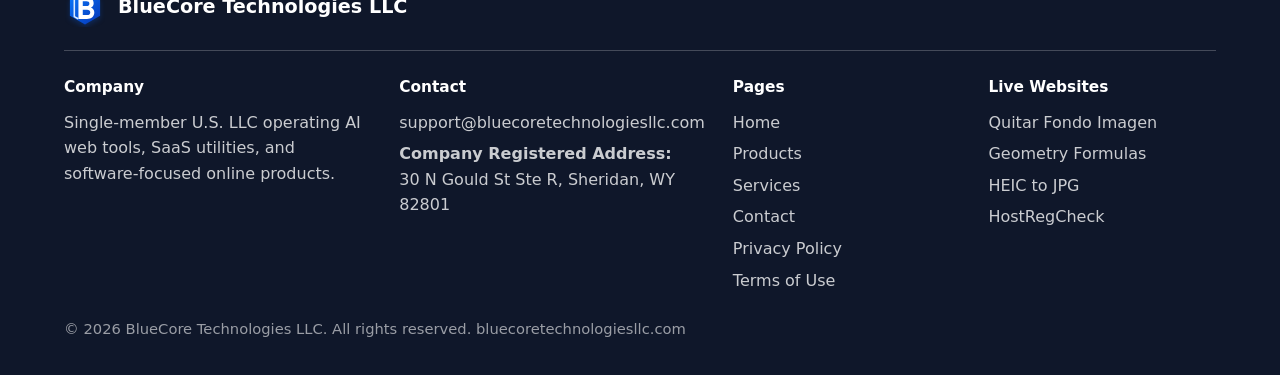
==== commit edf49033: "Add product listings" ====
--- a/about.html
+++ b/about.html
@@ -23,6 +23,9 @@
           <summary><span>Products</span></summary>
           <div class="nav-dropdown-menu">
             <a href="https://quitar-fondo-imagen.com/" target="_blank" rel="noopener">Quitar Fondo Imagen</a>
+            <a href="https://geometry-formulas.com/" target="_blank" rel="noopener">Geometry Formulas</a>
+            <a href="https://heic-to-jpg.app/" target="_blank" rel="noopener">HEIC to JPG</a>
+            <a href="https://hostregcheck.com/" target="_blank" rel="noopener">HostRegCheck</a>
           </div>
         </details>
         <a href="services.html">Services</a>
@@ -129,6 +132,9 @@
             <h3>Live Websites</h3>
             <ul class="footer-links">
               <li><a href="https://quitar-fondo-imagen.com/" target="_blank" rel="noopener">Quitar Fondo Imagen</a></li>
+              <li><a href="https://geometry-formulas.com/" target="_blank" rel="noopener">Geometry Formulas</a></li>
+              <li><a href="https://heic-to-jpg.app/" target="_blank" rel="noopener">HEIC to JPG</a></li>
+              <li><a href="https://hostregcheck.com/" target="_blank" rel="noopener">HostRegCheck</a></li>
             </ul>
           </div>
         </div>
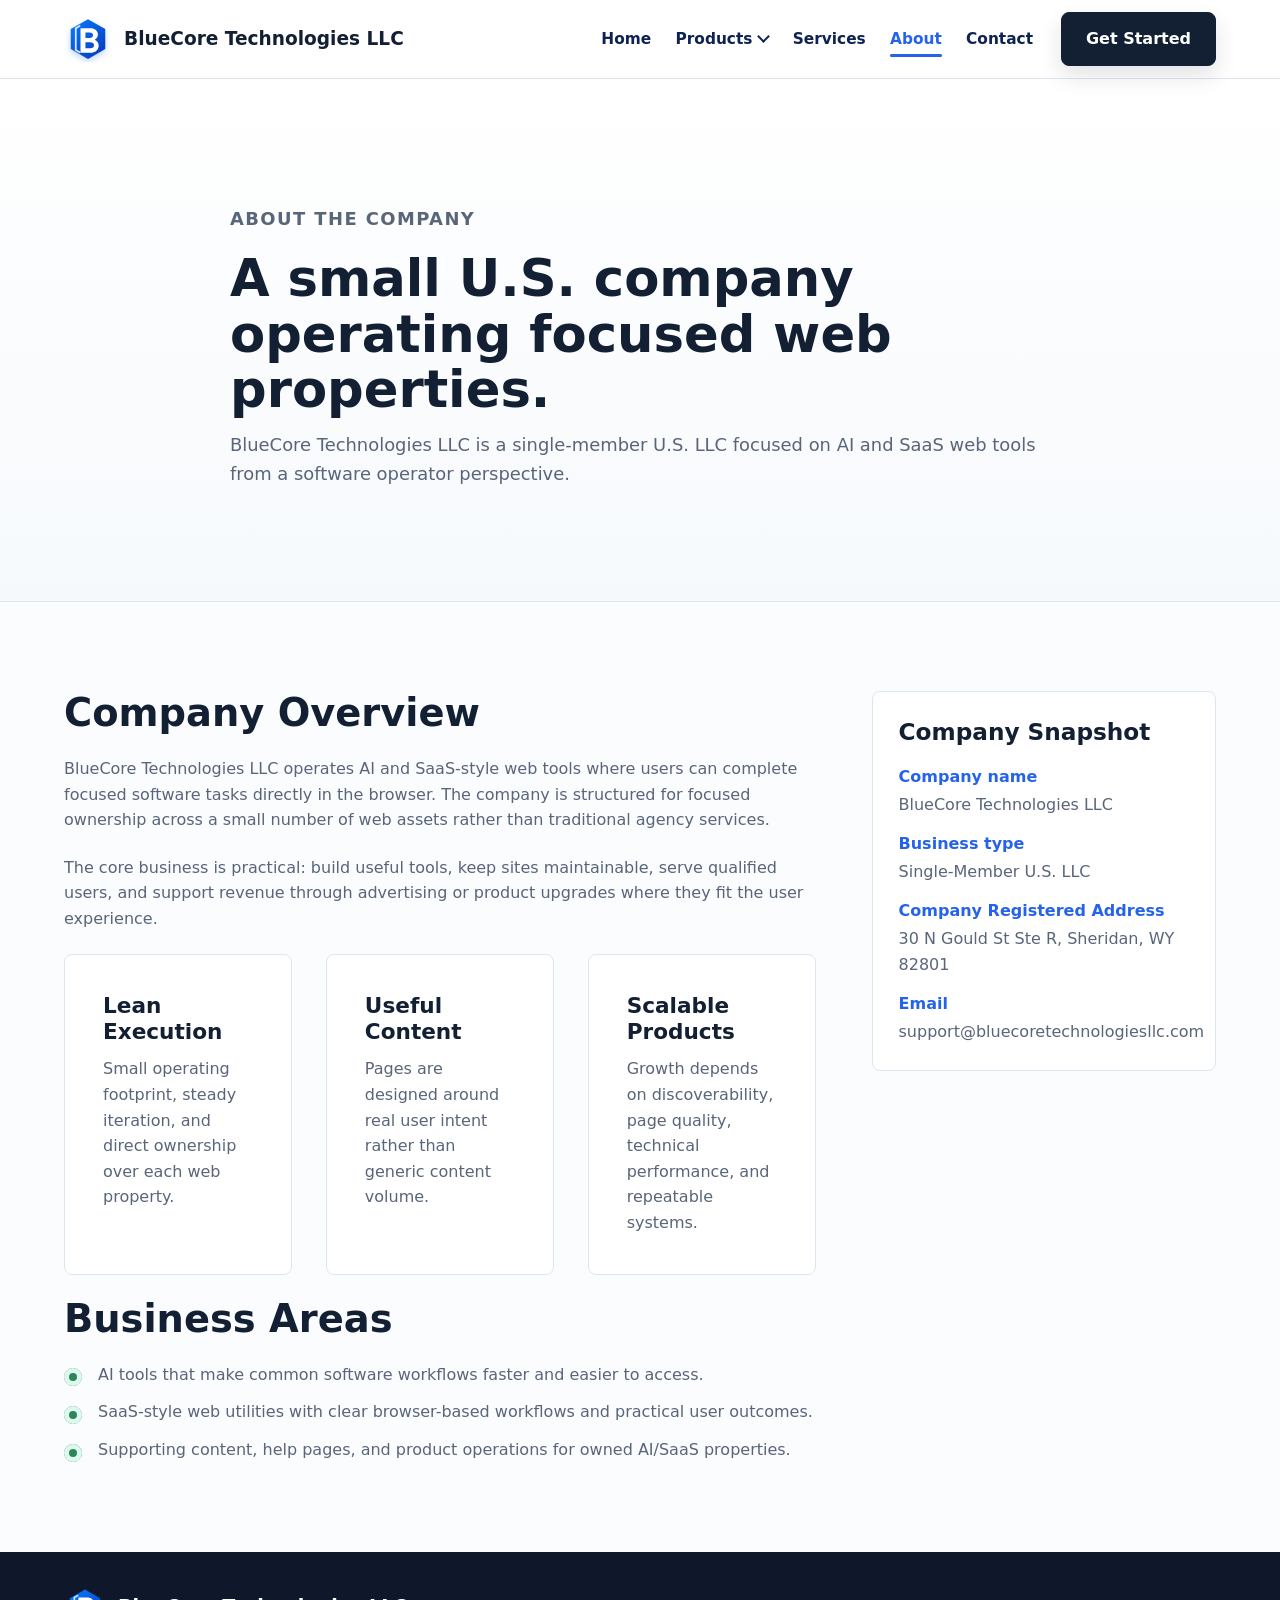
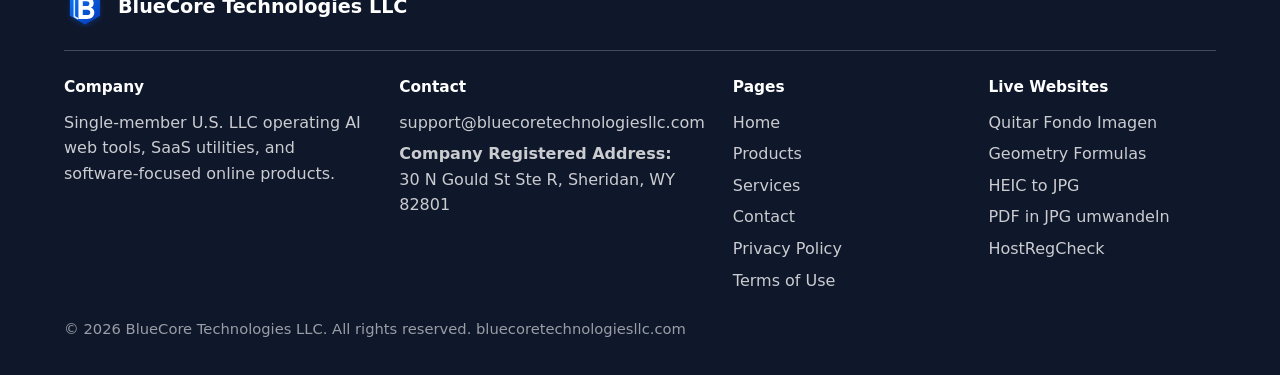
==== commit aac2db35: "Add PDF in JPG product listing" ====
--- a/about.html
+++ b/about.html
@@ -25,6 +25,7 @@
             <a href="https://quitar-fondo-imagen.com/" target="_blank" rel="noopener">Quitar Fondo Imagen</a>
             <a href="https://geometry-formulas.com/" target="_blank" rel="noopener">Geometry Formulas</a>
             <a href="https://heic-to-jpg.app/" target="_blank" rel="noopener">HEIC to JPG</a>
+            <a href="https://pdfinjpgumwandeln.com/" target="_blank" rel="noopener">PDF in JPG</a>
             <a href="https://hostregcheck.com/" target="_blank" rel="noopener">HostRegCheck</a>
           </div>
         </details>
@@ -134,6 +135,7 @@
               <li><a href="https://quitar-fondo-imagen.com/" target="_blank" rel="noopener">Quitar Fondo Imagen</a></li>
               <li><a href="https://geometry-formulas.com/" target="_blank" rel="noopener">Geometry Formulas</a></li>
               <li><a href="https://heic-to-jpg.app/" target="_blank" rel="noopener">HEIC to JPG</a></li>
+              <li><a href="https://pdfinjpgumwandeln.com/" target="_blank" rel="noopener">PDF in JPG umwandeln</a></li>
               <li><a href="https://hostregcheck.com/" target="_blank" rel="noopener">HostRegCheck</a></li>
             </ul>
           </div>
--- a/css/styles.css
+++ b/css/styles.css
@@ -774,14 +774,16 @@
 
 .product-list {
   display: grid;
-  gap: 28px;
+  grid-template-columns: repeat(2, minmax(0, 1fr));
+  gap: 24px;
 }
 
 .product-card {
   display: grid;
-  grid-template-columns: 96px 1fr;
-  gap: clamp(22px, 4vw, 40px);
-  padding: clamp(28px, 4vw, 42px);
+  grid-template-columns: 72px 1fr;
+  gap: 22px;
+  min-height: 100%;
+  padding: clamp(24px, 3vw, 34px);
   border: 1px solid var(--line);
   border-radius: var(--radius);
   background: #fff;
@@ -801,7 +803,10 @@
 }
 
 .product-copy {
-  max-width: 840px;
+  display: flex;
+  min-width: 0;
+  flex-direction: column;
+  align-items: flex-start;
 }
 
 .product-meta {
@@ -814,38 +819,23 @@
 }
 
 .product-copy h2 {
-  font-size: clamp(1.75rem, 3vw, 2.7rem);
+  font-size: clamp(1.5rem, 2.2vw, 2.05rem);
   line-height: 1.1;
 }
 
-.product-copy > p:not(.product-meta) {
+.product-domain {
+  margin-top: 8px;
+  color: var(--ink);
+  font-weight: 800;
+}
+
+.product-copy > p:not(.product-meta):not(.product-domain) {
   margin-top: 14px;
   color: var(--muted);
 }
 
-.product-details {
-  display: grid;
-  grid-template-columns: repeat(4, minmax(0, 1fr));
-  gap: 18px;
-  margin: 24px 0 0;
-}
-
-.product-details div {
-  padding-top: 14px;
-  border-top: 1px solid var(--line);
-}
-
-.product-details dt {
-  color: var(--ink);
-  font-weight: 830;
-}
-
-.product-details dd {
-  margin: 4px 0 0;
-  color: var(--muted);
-}
-
 .product-link {
+  align-self: flex-start;
   margin-top: 26px;
 }
 
@@ -1147,12 +1137,9 @@
   .service-grid,
   .feature-grid,
   .page-card-grid,
+  .product-list,
   .footer-grid {
     grid-template-columns: 1fr;
-  }
-
-  .product-details {
-    grid-template-columns: repeat(2, minmax(0, 1fr));
   }
 
   .feature-card {
@@ -1230,10 +1217,6 @@
   }
 
   .product-card {
-    grid-template-columns: 1fr;
-  }
-
-  .product-details {
     grid-template-columns: 1fr;
   }
 
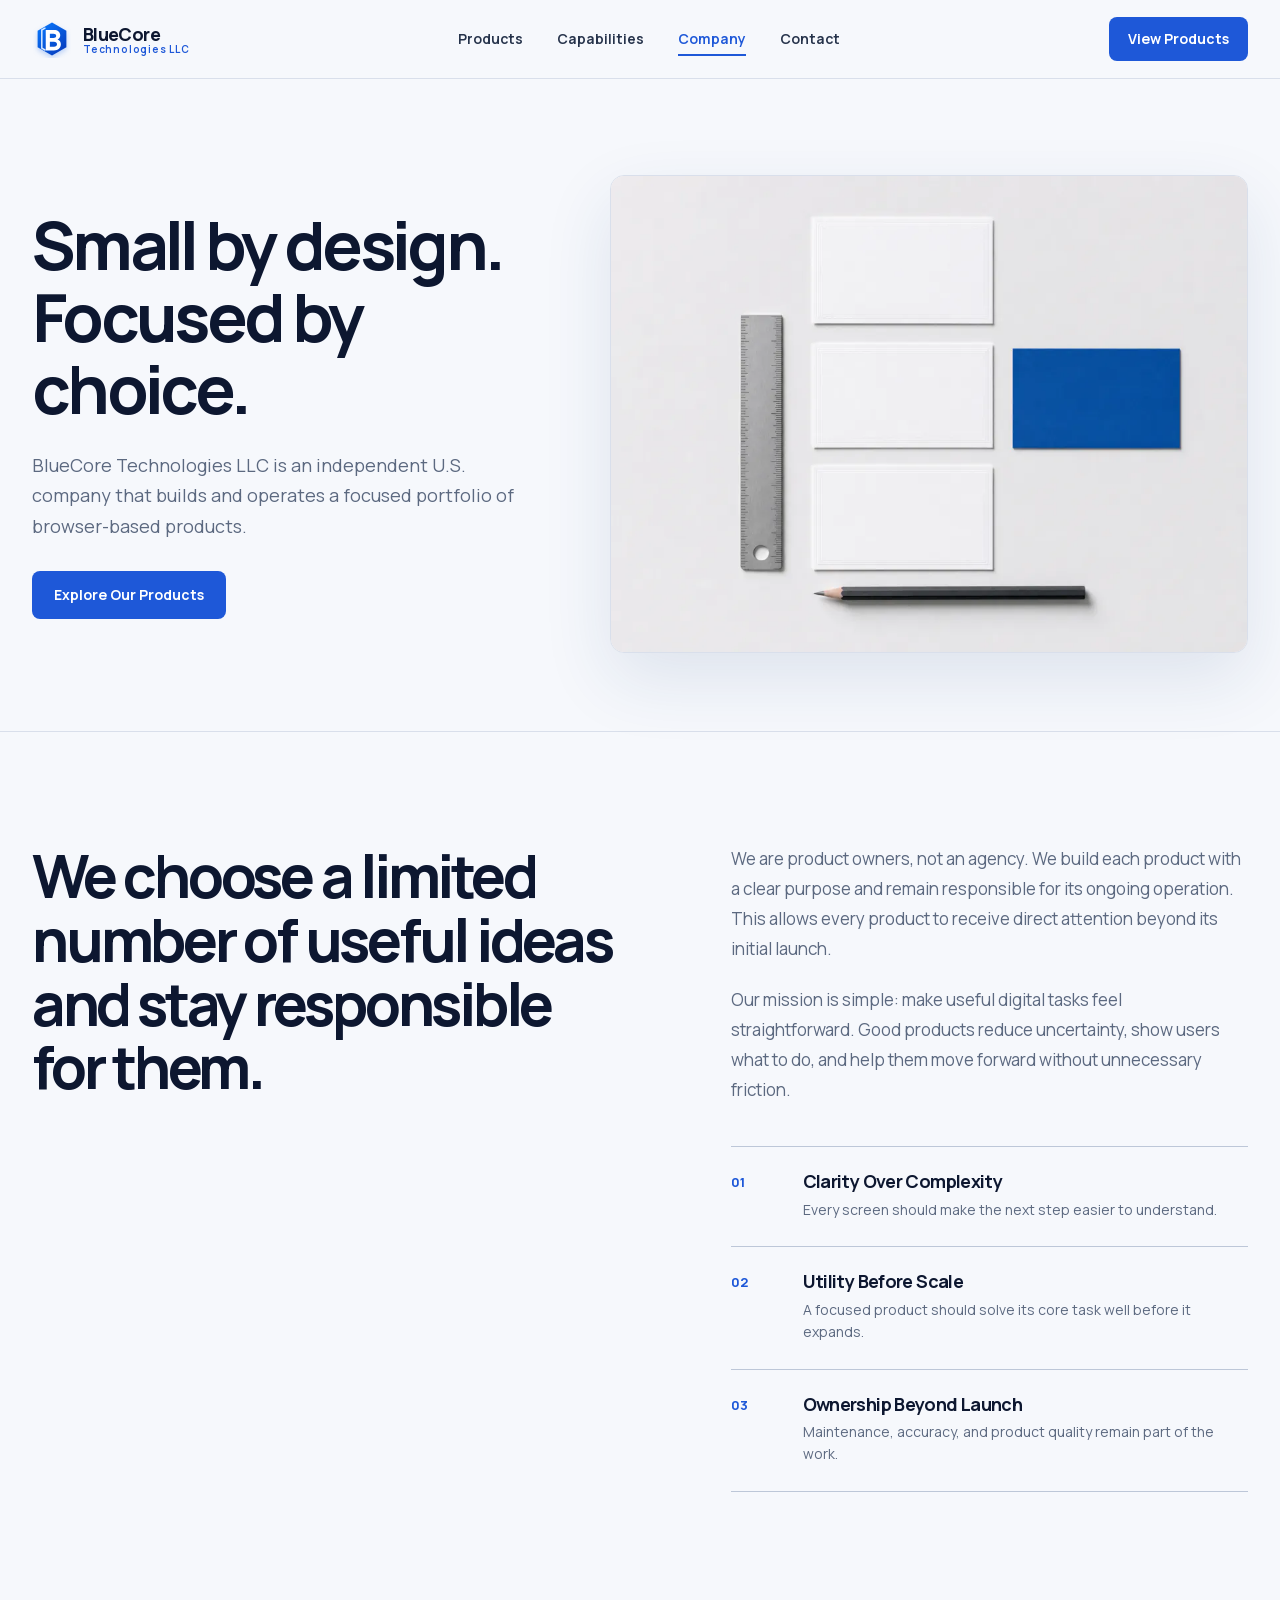
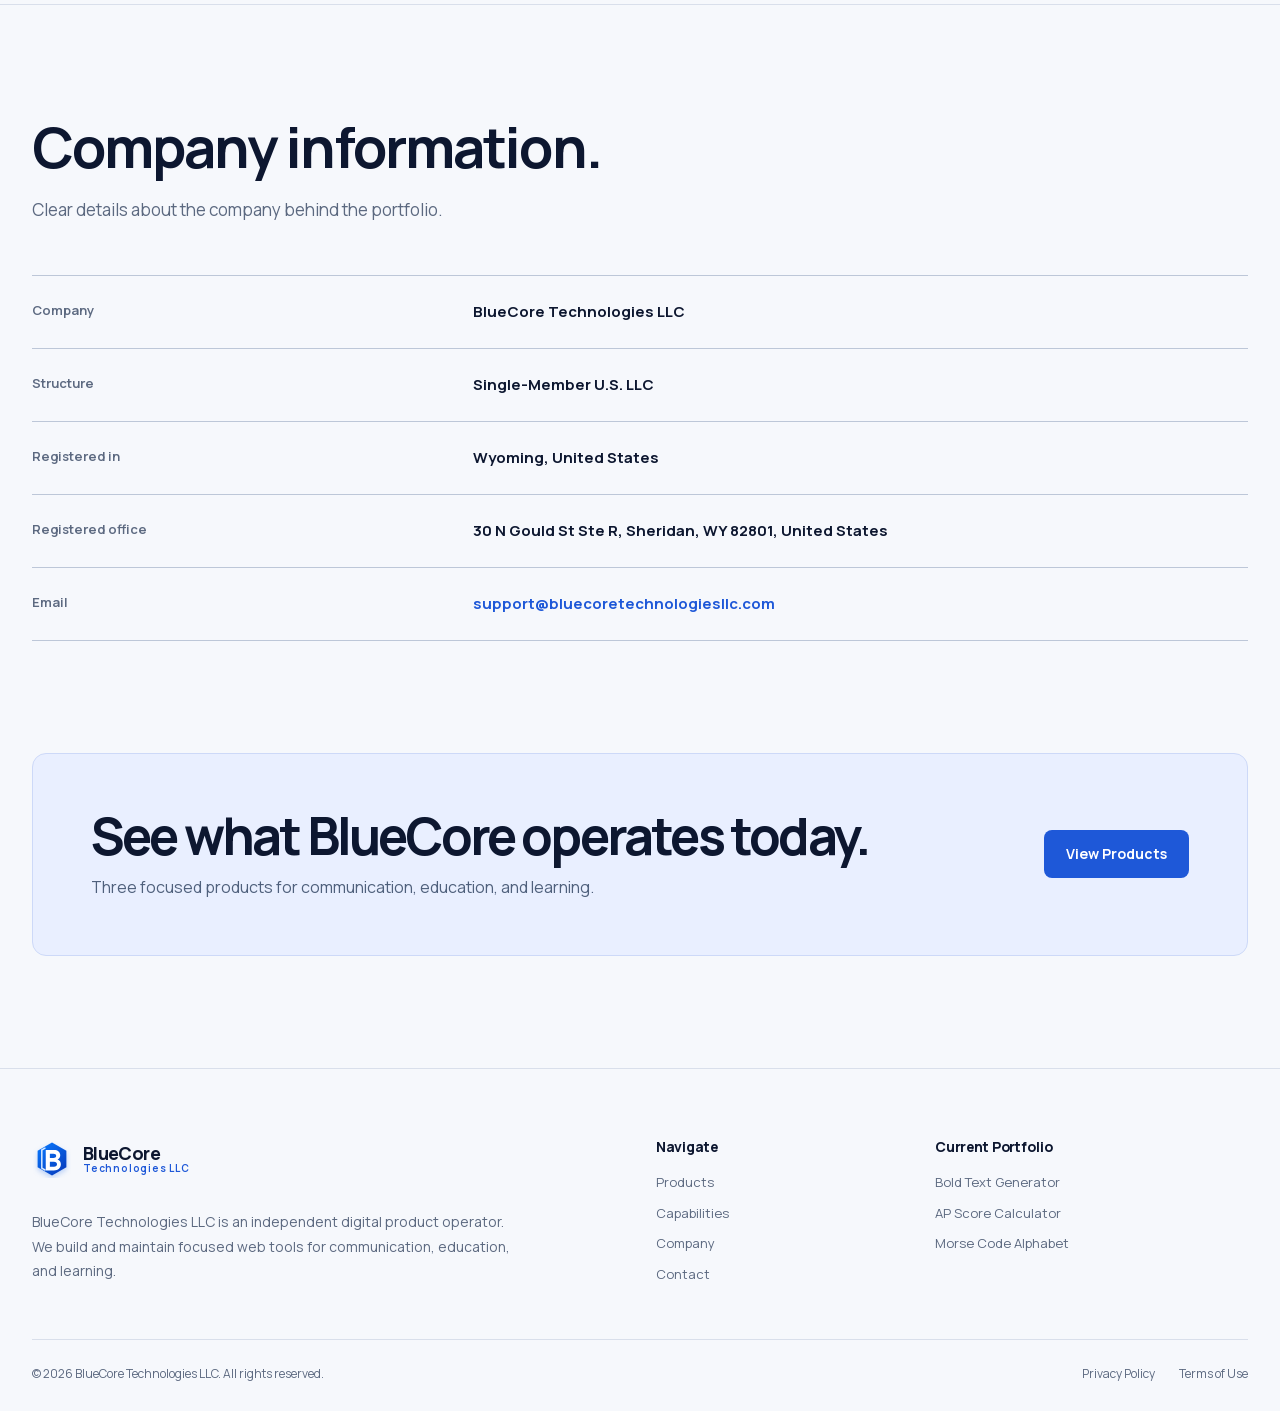
==== commit b3f5347f: "Redesign company site with static product portfolio" ====
--- a/about.html
+++ b/about.html
@@ -1,147 +1,100 @@
-<!doctype html>
-<html lang="en">
-  <head>
-    <meta charset="utf-8">
-    <meta name="viewport" content="width=device-width, initial-scale=1">
-    <title>About | BlueCore Technologies LLC</title>
-    <meta name="description" content="Learn about BlueCore Technologies LLC, a single-member U.S. LLC based in Sheridan, Wyoming and focused on AI and SaaS web tools.">
-    <link rel="canonical" href="https://bluecoretechnologiesllc.com/about.html">
-    <link rel="icon" href="assets/bluecore-logo.svg" type="image/svg+xml">
-    <link rel="stylesheet" href="css/styles.css">
-  </head>
-  <body>
-    <header class="site-header">
-      <a class="brand" href="index.html" aria-label="BlueCore Technologies LLC home">
-        <img src="assets/bluecore-logo.svg" alt="">
-        <span>BlueCore Technologies LLC</span>
-      </a>
-      <input class="nav-toggle" type="checkbox" id="nav-toggle" aria-label="Toggle navigation">
-      <label class="nav-toggle-button" for="nav-toggle" role="button" aria-label="Toggle navigation"><span></span></label>
-      <nav class="site-nav" aria-label="Primary navigation">
-        <a href="index.html">Home</a>
-        <details class="nav-dropdown">
-          <summary><span>Products</span></summary>
-          <div class="nav-dropdown-menu">
-            <a href="https://quitar-fondo-imagen.com/" target="_blank" rel="noopener">Quitar Fondo Imagen</a>
-            <a href="https://geometry-formulas.com/" target="_blank" rel="noopener">Geometry Formulas</a>
-            <a href="https://heic-to-jpg.app/" target="_blank" rel="noopener">HEIC to JPG</a>
-            <a href="https://pdfinjpgumwandeln.com/" target="_blank" rel="noopener">PDF in JPG</a>
-            <a href="https://hostregcheck.com/" target="_blank" rel="noopener">HostRegCheck</a>
-          </div>
-        </details>
-        <a href="services.html">Services</a>
-        <a class="active" href="about.html">About</a>
-        <a href="contact.html">Contact</a>
-      </nav>
-      <a class="header-cta" href="contact.html">Get Started</a>
-    </header>
+<!DOCTYPE html>
+<html lang="en" class="no-js">
+<head>
+  <meta charset="utf-8">
+  <meta name="viewport" content="width=device-width, initial-scale=1">
+  <title>About BlueCore Technologies LLC</title>
+  <meta name="description" content="Learn about BlueCore Technologies LLC, an independent U.S. company that owns and operates focused digital products.">
+  <meta name="robots" content="index, follow">
+  <meta name="theme-color" content="#f6f8fc">
+  <link rel="canonical" href="https://bluecoretechnologiesllc.com/about.html">
+  <link rel="icon" href="assets/bluecore-logo.svg" type="image/svg+xml">
+  <link rel="icon" href="favicon.ico" sizes="any">
+  <link rel="apple-touch-icon" href="assets/apple-touch-icon.png">
+  <link rel="preload" href="assets/fonts/manrope-v20-latin-variable-200-800.woff2" as="font" type="font/woff2" crossorigin>
+  <meta property="og:type" content="website">
+  <meta property="og:title" content="About BlueCore Technologies LLC">
+  <meta property="og:description" content="An independent U.S. company that owns and operates focused digital products.">
+  <meta property="og:url" content="https://bluecoretechnologiesllc.com/about.html">
+  <meta property="og:image" content="https://bluecoretechnologiesllc.com/assets/static-redesign/bluecore-social-card-static-v1.jpg">
+  <meta name="twitter:card" content="summary_large_image">
+  <link rel="stylesheet" href="css/styles.css?v=20260711-static-1">
+  <script defer src="js/site.js?v=20260711-static-1"></script>
+</head>
+<body class="inner-page about-page">
+  <a class="skip-link" href="#main-content">Skip to content</a>
 
-    <main>
-      <section class="page-hero">
-        <div class="page-hero-inner">
-          <p class="eyebrow">About the company</p>
-          <h1>A small U.S. company operating focused web properties.</h1>
-          <p>BlueCore Technologies LLC is a single-member U.S. LLC focused on AI and SaaS web tools from a software operator perspective.</p>
+  <header class="site-header">
+    <nav class="nav-shell" aria-label="Primary navigation">
+      <a class="brand" href="index.html" aria-label="BlueCore Technologies LLC home"><img src="assets/bluecore-logo.svg" alt="" width="40" height="40"><span class="brand-copy"><strong>BlueCore</strong><small>Technologies LLC</small></span></a>
+      <div class="nav-links" id="primary-navigation" data-nav-panel><a href="products.html">Products</a><a href="services.html">Capabilities</a><a href="about.html" aria-current="page">Company</a><a href="contact.html">Contact</a></div>
+      <a class="button button-primary nav-action" href="products.html">View Products</a>
+      <button class="nav-toggle" type="button" aria-controls="primary-navigation" aria-expanded="false" data-nav-toggle><span data-nav-label>Menu</span></button>
+    </nav>
+  </header>
+
+  <main id="main-content">
+    <section class="inner-hero inner-hero-with-media">
+      <div class="shell inner-hero-grid">
+        <div>
+          <h1>Small by design. Focused by choice.</h1>
+          <p class="inner-hero-lead">BlueCore Technologies LLC is an independent U.S. company that builds and operates a focused portfolio of browser-based products.</p>
+          <a class="button button-primary" href="products.html">Explore Our Products</a>
         </div>
-      </section>
+        <div class="inner-hero-media">
+          <picture>
+            <source media="(max-width: 640px)" srcset="assets/static-redesign/bluecore-static-process-v1-mobile.webp">
+            <img src="assets/static-redesign/bluecore-static-process-v1-desktop.webp" alt="Product planning cards arranged with a ruler and pencil" width="1448" height="1086">
+          </picture>
+        </div>
+      </div>
+    </section>
 
-      <section class="section">
-        <div class="section-inner page-layout">
-          <div class="content-block">
-            <h2>Company Overview</h2>
-            <p>BlueCore Technologies LLC operates AI and SaaS-style web tools where users can complete focused software tasks directly in the browser. The company is structured for focused ownership across a small number of web assets rather than traditional agency services.</p>
-            <p>The core business is practical: build useful tools, keep sites maintainable, serve qualified users, and support revenue through advertising or product upgrades where they fit the user experience.</p>
-
-            <div class="page-card-grid">
-              <article class="page-card">
-                <h3>Lean Execution</h3>
-                <p>Small operating footprint, steady iteration, and direct ownership over each web property.</p>
-              </article>
-              <article class="page-card">
-                <h3>Useful Content</h3>
-                <p>Pages are designed around real user intent rather than generic content volume.</p>
-              </article>
-              <article class="page-card">
-                <h3>Scalable Products</h3>
-                <p>Growth depends on discoverability, page quality, technical performance, and repeatable systems.</p>
-              </article>
-            </div>
-
-            <h2>Business Areas</h2>
-            <ul class="check-list">
-              <li>AI tools that make common software workflows faster and easier to access.</li>
-              <li>SaaS-style web utilities with clear browser-based workflows and practical user outcomes.</li>
-              <li>Supporting content, help pages, and product operations for owned AI/SaaS properties.</li>
-            </ul>
-          </div>
-
-          <aside class="side-panel">
-            <h2>Company Snapshot</h2>
-            <dl>
-              <div>
-                <dt>Company name</dt>
-                <dd>BlueCore Technologies LLC</dd>
-              </div>
-              <div>
-                <dt>Business type</dt>
-                <dd>Single-Member U.S. LLC</dd>
-              </div>
-              <div>
-                <dt>Company Registered Address</dt>
-                <dd>30 N Gould St Ste R, Sheridan, WY 82801</dd>
-              </div>
-              <div>
-                <dt>Email</dt>
-                <dd><a href="mailto:support@bluecoretechnologiesllc.com">support@bluecoretechnologiesllc.com</a></dd>
-              </div>
-            </dl>
-          </aside>
-        </div>
-      </section>
-    </main>
-
-    <footer class="site-footer">
-      <div class="footer-inner">
-        <div class="footer-brand">
-          <img src="assets/bluecore-logo.svg" alt="">
-          <span>BlueCore Technologies LLC</span>
-        </div>
-        <div class="footer-grid">
-          <div>
-            <h3>Company</h3>
-            <p>Single-member U.S. LLC operating AI web tools, SaaS utilities, and software-focused online products.</p>
-          </div>
-          <div>
-            <h3>Contact</h3>
-            <ul class="footer-links">
-              <li><a href="mailto:support@bluecoretechnologiesllc.com">support@bluecoretechnologiesllc.com</a></li>
-              <li><strong>Company Registered Address:</strong><br>30 N Gould St Ste R, Sheridan, WY 82801</li>
-            </ul>
-          </div>
-          <div>
-            <h3>Pages</h3>
-            <ul class="footer-links">
-              <li><a href="index.html">Home</a></li>
-              <li><a href="products.html">Products</a></li>
-              <li><a href="services.html">Services</a></li>
-              <li><a href="contact.html">Contact</a></li>
-              <li><a href="privacy.html">Privacy Policy</a></li>
-              <li><a href="terms.html">Terms of Use</a></li>
-            </ul>
-          </div>
-          <div>
-            <h3>Live Websites</h3>
-            <ul class="footer-links">
-              <li><a href="https://quitar-fondo-imagen.com/" target="_blank" rel="noopener">Quitar Fondo Imagen</a></li>
-              <li><a href="https://geometry-formulas.com/" target="_blank" rel="noopener">Geometry Formulas</a></li>
-              <li><a href="https://heic-to-jpg.app/" target="_blank" rel="noopener">HEIC to JPG</a></li>
-              <li><a href="https://pdfinjpgumwandeln.com/" target="_blank" rel="noopener">PDF in JPG umwandeln</a></li>
-              <li><a href="https://hostregcheck.com/" target="_blank" rel="noopener">HostRegCheck</a></li>
-            </ul>
+    <section class="content-section" aria-labelledby="company-statement-heading">
+      <div class="shell about-statement">
+        <h2 id="company-statement-heading">We choose a limited number of useful ideas and stay responsible for them.</h2>
+        <div class="about-statement-copy">
+          <p>We are product owners, not an agency. We build each product with a clear purpose and remain responsible for its ongoing operation. This allows every product to receive direct attention beyond its initial launch.</p>
+          <p>Our mission is simple: make useful digital tasks feel straightforward. Good products reduce uncertainty, show users what to do, and help them move forward without unnecessary friction.</p>
+          <div class="principle-list">
+            <article class="principle"><span>01</span><div><h3>Clarity Over Complexity</h3><p>Every screen should make the next step easier to understand.</p></div></article>
+            <article class="principle"><span>02</span><div><h3>Utility Before Scale</h3><p>A focused product should solve its core task well before it expands.</p></div></article>
+            <article class="principle"><span>03</span><div><h3>Ownership Beyond Launch</h3><p>Maintenance, accuracy, and product quality remain part of the work.</p></div></article>
           </div>
         </div>
-        <p class="footer-bottom">&copy; 2026 BlueCore Technologies LLC. All rights reserved. bluecoretechnologiesllc.com</p>
       </div>
-    </footer>
-  </body>
+    </section>
+
+    <section class="content-section" aria-labelledby="company-information-heading">
+      <div class="shell">
+        <div class="section-intro"><h2 id="company-information-heading">Company information.</h2><p>Clear details about the company behind the portfolio.</p></div>
+        <div class="company-facts">
+          <div class="company-fact"><span>Company</span><strong>BlueCore Technologies LLC</strong></div>
+          <div class="company-fact"><span>Structure</span><strong>Single-Member U.S. LLC</strong></div>
+          <div class="company-fact"><span>Registered in</span><strong>Wyoming, United States</strong></div>
+          <div class="company-fact"><span>Registered office</span><strong>30 N Gould St Ste R, Sheridan, WY 82801, United States</strong></div>
+          <div class="company-fact"><span>Email</span><a href="mailto:support@bluecoretechnologiesllc.com">support@bluecoretechnologiesllc.com</a></div>
+        </div>
+      </div>
+    </section>
+
+    <section class="cta-section">
+      <div class="shell cta-band">
+        <div><h2>See what BlueCore operates today.</h2><p>Three focused products for communication, education, and learning.</p></div>
+        <a class="button button-primary" href="products.html">View Products</a>
+      </div>
+    </section>
+  </main>
+
+  <footer class="site-footer">
+    <div class="shell">
+      <div class="footer-grid">
+        <div class="footer-brand"><a class="brand" href="index.html"><img src="assets/bluecore-logo.svg" alt="" width="40" height="40"><span class="brand-copy"><strong>BlueCore</strong><small>Technologies LLC</small></span></a><p>BlueCore Technologies LLC is an independent digital product operator. We build and maintain focused web tools for communication, education, and learning.</p></div>
+        <div class="footer-column"><h2>Navigate</h2><nav aria-label="Footer navigation"><a href="products.html">Products</a><a href="services.html">Capabilities</a><a href="about.html">Company</a><a href="contact.html">Contact</a></nav></div>
+        <div class="footer-column"><h2>Current Portfolio</h2><div class="footer-list"><a href="products.html#bold-text-generator">Bold Text Generator</a><a href="products.html#ap-score-calculator">AP Score Calculator</a><a href="products.html#morse-code-alphabet">Morse Code Alphabet</a></div></div>
+      </div>
+      <div class="footer-bottom"><span>© 2026 BlueCore Technologies LLC. All rights reserved.</span><span class="footer-legal"><a href="privacy.html">Privacy Policy</a><a href="terms.html">Terms of Use</a></span></div>
+    </div>
+  </footer>
+</body>
 </html>
--- a/css/styles.css
+++ b/css/styles.css
@@ -1,43 +1,68 @@
+@font-face {
+  font-family: "Manrope";
+  src: url("../assets/fonts/manrope-v20-latin-variable-200-800.woff2") format("woff2");
+  font-style: normal;
+  font-weight: 200 800;
+  font-display: swap;
+}
+
 :root {
-  --ink: #132033;
-  --muted: #596579;
-  --blue: #2563eb;
-  --blue-2: #5b87d7;
-  --blue-3: #1e40af;
-  --sky: #f4f7fb;
-  --sky-2: #e8eef6;
-  --line: #dde5ef;
-  --soft: #f8fafc;
-  --white: #ffffff;
-  --gold: #b7791f;
-  --green: #2f855a;
-  --shadow: 0 12px 30px rgba(15, 23, 42, .08);
-  --radius: 8px;
-  --header-h: 76px;
-}
-
-* {
+  --page: #f6f8fc;
+  --surface: #ffffff;
+  --ink: #0d1730;
+  --muted: #5c6980;
+  --line: #d9dfeb;
+  --line-strong: #bdc7d8;
+  --accent: #1e58d8;
+  --accent-hover: #1648b5;
+  --accent-soft: #e9efff;
+  --focus: #0b57d0;
+  --radius-small: 8px;
+  --radius-medium: 14px;
+  --shell: 1240px;
+  --gutter: 32px;
+  --shadow-media: 0 26px 70px rgba(31, 62, 121, 0.11);
+}
+
+*,
+*::before,
+*::after {
   box-sizing: border-box;
 }
 
 html {
-  scroll-behavior: smooth;
+  color-scheme: light;
+  background: var(--page);
 }
 
 body {
   margin: 0;
+  min-width: 320px;
   color: var(--ink);
-  font-family: Inter, ui-sans-serif, system-ui, -apple-system, BlinkMacSystemFont, "Segoe UI", sans-serif;
+  background: var(--page);
+  font-family: "Manrope", ui-sans-serif, system-ui, -apple-system, BlinkMacSystemFont, "Segoe UI", sans-serif;
   font-size: 16px;
   line-height: 1.6;
-  background: #fbfcfe;
   text-rendering: optimizeLegibility;
+  -webkit-font-smoothing: antialiased;
+}
+
+body.nav-open {
+  overflow: hidden;
+}
+
+main {
+  display: block;
 }
 
 img,
-svg {
+picture {
   display: block;
   max-width: 100%;
+}
+
+img {
+  height: auto;
 }
 
 a {
@@ -45,878 +70,1610 @@
   text-decoration: none;
 }
 
-p,
+button,
+input,
+select,
+textarea {
+  color: inherit;
+  font: inherit;
+}
+
+button {
+  border: 0;
+}
+
 h1,
 h2,
 h3,
-h4 {
-  margin: 0;
-}
-
-ul {
-  margin: 0;
-  padding: 0;
+p {
+  margin-top: 0;
+}
+
+h1,
+h2,
+h3 {
+  letter-spacing: -0.035em;
+  line-height: 1.08;
+}
+
+p:last-child {
+  margin-bottom: 0;
+}
+
+::selection {
+  color: #ffffff;
+  background: var(--accent);
+}
+
+:focus-visible {
+  outline: 3px solid var(--focus);
+  outline-offset: 4px;
+}
+
+.shell {
+  width: min(calc(100% - (var(--gutter) * 2)), var(--shell));
+  margin-inline: auto;
+}
+
+.skip-link {
+  position: fixed;
+  top: 12px;
+  left: 12px;
+  z-index: 1000;
+  padding: 10px 14px;
+  border-radius: var(--radius-small);
+  color: #ffffff;
+  background: var(--ink);
+  transform: translateY(-160%);
+}
+
+.skip-link:focus {
+  transform: translateY(0);
 }
 
 .site-header {
-  position: sticky;
-  top: 0;
+  position: relative;
   z-index: 50;
-  min-height: var(--header-h);
+  border-bottom: 1px solid var(--line);
+  background: var(--page);
+}
+
+.nav-shell {
+  position: relative;
+  display: grid;
+  grid-template-columns: auto 1fr auto;
+  align-items: center;
+  width: min(calc(100% - (var(--gutter) * 2)), var(--shell));
+  min-height: 78px;
+  margin-inline: auto;
+  gap: 36px;
+}
+
+.brand {
+  display: inline-flex;
+  align-items: center;
+  width: max-content;
+  gap: 11px;
+}
+
+.brand img {
+  flex: 0 0 auto;
+  width: 40px;
+  height: 40px;
+}
+
+.brand-copy {
+  display: grid;
+  gap: 1px;
+  line-height: 1;
+}
+
+.brand-copy strong {
+  font-size: 18px;
+  font-weight: 750;
+  letter-spacing: -0.035em;
+}
+
+.brand-copy small {
+  color: var(--accent);
+  font-size: 10px;
+  font-weight: 650;
+  letter-spacing: 0.08em;
+}
+
+.nav-links {
   display: flex;
   align-items: center;
-  gap: 28px;
-  padding: 12px clamp(20px, 5vw, 64px);
-  background: rgba(255, 255, 255, .96);
-  border-bottom: 1px solid var(--line);
-  backdrop-filter: blur(10px);
-}
-
-.brand {
-  display: flex;
-  align-items: center;
-  gap: 12px;
-  min-width: 0;
-  font-weight: 820;
-  font-size: clamp(1rem, 1.45vw, 1.25rem);
-  letter-spacing: 0;
-  color: var(--ink);
-}
-
-.brand img {
-  width: 48px;
-  height: 48px;
-  flex: 0 0 auto;
-}
-
-.site-nav {
-  margin-left: auto;
-  display: flex;
-  align-items: center;
-  gap: clamp(12px, 1.9vw, 28px);
-  font-weight: 700;
-  color: #0e2254;
-  font-size: .96rem;
-}
-
-.site-nav a,
-.nav-dropdown summary {
+  justify-content: center;
+  gap: 34px;
+}
+
+.nav-links a {
   position: relative;
-  padding: 8px 0;
-}
-
-.site-nav a::after,
-.nav-dropdown summary span::after {
+  padding: 10px 0;
+  color: #26334b;
+  font-size: 14px;
+  font-weight: 650;
+}
+
+.nav-links a::after {
+  position: absolute;
+  right: 0;
+  bottom: 4px;
+  left: 0;
+  height: 2px;
+  background: var(--accent);
   content: "";
-  position: absolute;
-  left: 0;
-  right: 0;
-  bottom: 2px;
-  height: 3px;
-  border-radius: 999px;
-  background: var(--blue);
   transform: scaleX(0);
   transform-origin: center;
-  transition: transform .2s ease;
-}
-
-.site-nav a:hover::after,
-.site-nav a.active::after,
-.nav-dropdown summary:hover span::after,
-.nav-dropdown[open] summary span::after,
-.nav-dropdown.active summary span::after {
+  transition: transform 160ms ease;
+}
+
+.nav-links a:hover,
+.nav-links a[aria-current="page"] {
+  color: var(--accent);
+}
+
+.nav-links a:hover::after,
+.nav-links a[aria-current="page"]::after {
   transform: scaleX(1);
 }
 
-.site-nav a.active,
-.nav-dropdown.active summary {
-  color: var(--blue);
-}
-
-.nav-dropdown {
-  position: relative;
-}
-
-.nav-dropdown summary {
-  display: inline-flex;
-  align-items: center;
-  gap: 7px;
-  cursor: pointer;
-  list-style: none;
-}
-
-.nav-dropdown summary::-webkit-details-marker {
-  display: none;
-}
-
-.nav-dropdown summary span {
-  position: relative;
-}
-
-.nav-dropdown summary::after {
-  content: "";
-  width: 7px;
-  height: 7px;
-  border-right: 2px solid currentColor;
-  border-bottom: 2px solid currentColor;
-  transform: translateY(-2px) rotate(45deg);
-  transition: transform .2s ease;
-}
-
-.nav-dropdown[open] summary::after {
-  transform: translateY(2px) rotate(225deg);
-}
-
-.nav-dropdown-menu {
-  position: absolute;
-  top: calc(100% + 12px);
-  right: 0;
-  z-index: 70;
-  display: grid;
-  min-width: 224px;
-  padding: 10px;
-  border: 1px solid var(--line);
-  border-radius: var(--radius);
-  background: #fff;
-  box-shadow: var(--shadow);
-}
-
-.nav-dropdown-menu a {
-  padding: 10px 12px;
-  border-radius: 6px;
-  color: var(--ink);
-  white-space: nowrap;
-}
-
-.nav-dropdown-menu a::after {
-  display: none;
-}
-
-.nav-dropdown-menu a:hover {
-  color: var(--blue);
-  background: #f4f7fb;
-}
-
-.button,
-.header-cta {
+.button {
   display: inline-flex;
   align-items: center;
   justify-content: center;
-  gap: 10px;
+  width: max-content;
   min-height: 48px;
-  padding: 13px 24px;
-  border-radius: var(--radius);
-  border: 1px solid var(--ink);
-  font-weight: 800;
-  color: var(--white);
-  background: var(--ink);
-  box-shadow: 0 10px 22px rgba(15, 23, 42, .12);
-  transition: transform .2s ease, box-shadow .2s ease, background .2s ease;
-}
-
-.button:hover,
-.header-cta:hover {
-  transform: translateY(-2px);
-  box-shadow: 0 14px 28px rgba(15, 23, 42, .16);
-}
-
-.button.secondary {
+  padding: 0 21px;
+  border: 1px solid transparent;
+  border-radius: var(--radius-small);
+  font-size: 14px;
+  font-weight: 700;
+  line-height: 1.2;
+  white-space: nowrap;
+  transition: color 160ms ease, background-color 160ms ease, border-color 160ms ease, transform 160ms ease;
+}
+
+.button:hover {
+  transform: translateY(-1px);
+}
+
+.button-primary {
+  color: #ffffff;
+  background: var(--accent);
+}
+
+.button-primary:hover {
+  background: var(--accent-hover);
+}
+
+.button-secondary,
+.button-quiet {
+  border-color: var(--line-strong);
   color: var(--ink);
-  background: rgba(255, 255, 255, .92);
-  border-color: #bac6d6;
-  box-shadow: none;
-}
-
-.button.secondary:hover {
-  background: #fff;
+  background: transparent;
+}
+
+.button-secondary:hover,
+.button-quiet:hover {
+  border-color: var(--accent);
+  color: var(--accent);
+  background: var(--surface);
+}
+
+.nav-action {
+  min-height: 44px;
+  padding-inline: 18px;
 }
 
 .nav-toggle {
-  position: absolute;
-  width: 1px;
-  height: 1px;
+  display: none;
+  justify-self: end;
+  width: 84px;
+  min-height: 44px;
+  padding: 0 15px;
+  border: 1px solid var(--line-strong);
+  border-radius: var(--radius-small);
+  color: var(--ink);
+  background: transparent;
+  font-size: 13px;
+  font-weight: 750;
+}
+
+.home-hero {
+  padding: 64px 0 0;
+}
+
+.home-hero-grid {
+  display: grid;
+  grid-template-columns: repeat(2, minmax(0, 1fr));
+  align-items: center;
+  gap: clamp(42px, 5vw, 76px);
+}
+
+.hero-copy {
+  padding-block: 24px;
+}
+
+.hero-copy h1 {
+  max-width: 690px;
+  margin-bottom: 28px;
+  font-size: clamp(48px, 3.9vw, 58px);
+  font-weight: 750;
+  letter-spacing: -0.06em;
+  line-height: 0.99;
+}
+
+.hero-copy p {
+  max-width: 570px;
+  margin-bottom: 34px;
+  color: var(--muted);
+  font-size: 18px;
+  line-height: 1.7;
+}
+
+.hero-media,
+.editorial-media {
   overflow: hidden;
-  opacity: 0;
-  pointer-events: none;
-}
-
-.nav-toggle-button {
-  display: none;
-}
-
-.nav-toggle:focus-visible + .nav-toggle-button {
-  outline: 3px solid rgba(37, 99, 235, .22);
-  outline-offset: 3px;
-}
-
-.hero {
-  position: relative;
-  overflow: hidden;
-  display: grid;
-  grid-template-columns: minmax(0, 1fr) minmax(420px, .95fr);
-  align-items: center;
-  gap: clamp(28px, 5vw, 82px);
-  padding: clamp(56px, 8vw, 88px) clamp(20px, 5vw, 64px) clamp(42px, 6vw, 70px);
-  min-height: calc(100svh - var(--header-h) - 120px);
-  background: linear-gradient(180deg, #ffffff 0%, #f6f9fc 100%);
-}
-
-.hero::before {
-  display: none;
-}
-
-.hero-content {
-  position: relative;
-  z-index: 1;
-  max-width: 650px;
-  animation: rise .65s ease both;
-}
-
-.eyebrow {
-  margin-bottom: 18px;
-  font-size: .88rem;
-  font-weight: 860;
-  text-transform: uppercase;
-  color: var(--blue);
-  letter-spacing: .08em;
-}
-
-.hero h1 {
-  font-size: clamp(2.75rem, 5.2vw, 4.9rem);
-  line-height: .98;
-  font-weight: 900;
-  letter-spacing: 0;
-  color: var(--ink);
-}
-
-.hero-title {
-  margin-top: 22px;
-  max-width: 590px;
-  font-size: clamp(1.45rem, 2.5vw, 2.45rem);
-  line-height: 1.14;
-  font-weight: 780;
-  letter-spacing: 0;
-  color: #0c2358;
-}
-
-.hero-lead {
-  margin-top: 22px;
-  max-width: 590px;
-  color: var(--muted);
-  font-size: clamp(1rem, 1.4vw, 1.18rem);
-}
-
-.hero-actions {
-  margin-top: 32px;
+  border: 1px solid var(--line);
+  border-radius: var(--radius-medium);
+  background: var(--surface);
+  box-shadow: var(--shadow-media);
+}
+
+.hero-media {
+  aspect-ratio: 3 / 2;
+}
+
+.hero-media picture,
+.hero-media img,
+.editorial-media picture,
+.editorial-media img {
+  width: 100%;
+  height: 100%;
+}
+
+.hero-media img,
+.editorial-media img {
+  object-fit: cover;
+}
+
+.product-rail {
+  display: grid;
+  grid-template-columns: repeat(3, minmax(0, 1fr));
+  margin-top: 64px;
+  border-top: 1px solid var(--line);
+  border-bottom: 1px solid var(--line);
+}
+
+.product-rail a {
   display: flex;
   align-items: center;
-  flex-wrap: wrap;
-  gap: 16px;
-}
-
-.hero-visual {
-  position: relative;
-  z-index: 1;
-  animation: floatIn .78s ease .1s both;
-}
-
-.hero-visual img {
-  width: min(100%, 760px);
-  margin-left: auto;
-  filter: drop-shadow(0 18px 28px rgba(15, 23, 42, .1));
-}
-
-.section {
-  padding: clamp(58px, 7vw, 94px) clamp(20px, 5vw, 64px);
-}
-
-.section.tight {
-  padding-top: clamp(40px, 5vw, 68px);
-  padding-bottom: clamp(40px, 5vw, 68px);
-}
-
-.section-inner {
-  width: min(1160px, 100%);
-  margin: 0 auto;
+  justify-content: center;
+  min-height: 88px;
+  padding: 22px;
+  color: var(--accent);
+  font-size: 17px;
+  font-weight: 750;
+  letter-spacing: -0.025em;
+  text-align: center;
+  transition: color 160ms ease, background-color 160ms ease;
+}
+
+.product-rail a + a {
+  border-left: 1px solid var(--line);
+}
+
+.product-rail a:hover {
+  color: var(--accent-hover);
+  background: var(--accent-soft);
+}
+
+.section,
+.content-section {
+  padding: 112px 0;
+}
+
+.section + .section,
+.content-section + .content-section {
+  border-top: 1px solid var(--line);
 }
 
 .section-heading {
   max-width: 760px;
-  margin: 0 auto 42px;
+  margin-bottom: 60px;
+}
+
+.section-heading h2,
+.section-title,
+.inner-hero h1,
+.cta-band h2,
+.about-statement h2 {
+  font-size: clamp(40px, 4.6vw, 62px);
+  font-weight: 720;
+  letter-spacing: -0.055em;
+}
+
+.section-heading h2,
+.section-title {
+  margin-bottom: 22px;
+}
+
+.section-heading p,
+.section-lead {
+  max-width: 660px;
+  color: var(--muted);
+  font-size: 18px;
+  line-height: 1.7;
+}
+
+.portfolio-grid {
+  display: grid;
+  grid-template-columns: minmax(0, 1.08fr) minmax(0, 0.92fr);
+  border-top: 1px solid var(--line-strong);
+  border-bottom: 1px solid var(--line-strong);
+}
+
+.portfolio-feature {
+  padding: 42px 48px 46px 0;
+  border-right: 1px solid var(--line-strong);
+}
+
+.portfolio-side {
+  display: grid;
+  grid-template-rows: repeat(2, minmax(0, 1fr));
+}
+
+.portfolio-item {
+  padding: 38px 0 38px 48px;
+}
+
+.portfolio-item + .portfolio-item {
+  border-top: 1px solid var(--line-strong);
+}
+
+.product-number,
+.step-number {
+  display: block;
+  margin-bottom: 12px;
+  color: var(--accent);
+  font-size: 15px;
+  font-weight: 750;
+  letter-spacing: 0.03em;
+}
+
+.portfolio-feature h3,
+.portfolio-item h3,
+.product-copy h2 {
+  margin-bottom: 7px;
+  font-weight: 720;
+  letter-spacing: -0.045em;
+}
+
+.portfolio-feature h3 {
+  font-size: clamp(32px, 3.4vw, 48px);
+}
+
+.portfolio-item h3 {
+  font-size: clamp(25px, 2.4vw, 34px);
+}
+
+.product-category {
+  margin-bottom: 24px;
+  color: var(--muted);
+  font-size: 16px;
+}
+
+.product-demo {
+  margin: 28px 0 26px;
+}
+
+.bold-input,
+.bold-output,
+.ap-demo-field,
+.morse-demo {
+  border: 1px solid var(--line-strong);
+  border-radius: 10px;
+  background: var(--surface);
+}
+
+.bold-input {
+  padding: 20px 22px;
+  color: #27334a;
+  font-size: 22px;
+}
+
+.demo-divider {
+  display: grid;
+  place-items: center;
+  height: 42px;
+  color: var(--accent);
+  font-size: 20px;
+}
+
+.bold-output {
+  padding: 30px 22px;
+  border-color: var(--accent);
+  color: var(--ink);
+  font-size: clamp(30px, 3.3vw, 46px);
+  font-weight: 800;
+  letter-spacing: 0.14em;
+  line-height: 1.1;
   text-align: center;
 }
 
-.section-heading h2,
-.page-hero h1 {
-  font-size: clamp(2rem, 4vw, 3.25rem);
-  line-height: 1.08;
-  font-weight: 900;
-  letter-spacing: 0;
-}
-
-.section-heading p,
-.page-hero p {
-  margin-top: 14px;
-  color: var(--muted);
-  font-size: clamp(1rem, 1.4vw, 1.12rem);
-}
-
-.heading-mark {
-  width: 54px;
-  height: 3px;
-  margin: 18px auto 0;
-  border-radius: 999px;
-  background: var(--blue);
-}
-
-.company-panel {
-  display: grid;
-  grid-template-columns: 220px 1fr;
-  gap: clamp(28px, 5vw, 58px);
+.ap-demo {
+  display: grid;
+  grid-template-columns: repeat(4, minmax(0, 1fr));
+  gap: 8px;
+}
+
+.ap-demo-field {
+  min-height: 66px;
+  padding: 10px 12px;
+}
+
+.ap-demo-field small {
+  display: block;
+  margin-bottom: 4px;
+  color: var(--muted);
+  font-size: 10px;
+  font-weight: 700;
+}
+
+.ap-demo-field strong {
+  font-size: 17px;
+  font-weight: 700;
+}
+
+.ap-demo-field.score {
+  border-color: var(--accent);
+  color: var(--accent);
+  text-align: center;
+}
+
+.morse-demo {
+  display: grid;
+  grid-template-columns: repeat(5, minmax(0, 1fr));
+  gap: 8px;
+  padding: 18px 12px;
+}
+
+.morse-demo span {
+  display: grid;
+  gap: 4px;
+  color: var(--accent);
+  font-weight: 750;
+  text-align: center;
+}
+
+.morse-demo small {
+  color: var(--ink);
+  font-size: 12px;
+}
+
+.text-link {
+  display: inline-block;
+  padding-bottom: 3px;
+  border-bottom: 1px solid currentColor;
+  color: var(--accent);
+  font-size: 14px;
+  font-weight: 750;
+}
+
+.text-link:hover {
+  color: var(--accent-hover);
+}
+
+.process-grid {
+  display: grid;
+  grid-template-columns: minmax(0, 0.96fr) minmax(0, 1.04fr);
   align-items: center;
-  padding: clamp(28px, 4vw, 38px);
-  border: 1px solid var(--line);
-  border-radius: var(--radius);
-  background: #fff;
-  box-shadow: var(--shadow);
-}
-
-.company-icon {
-  display: grid;
-  place-items: center;
-  width: 150px;
-  height: 150px;
-  margin: 0 auto;
-  border-radius: 50%;
-  background: #f1f5f9;
-}
-
-.company-panel h2 {
-  font-size: clamp(1.8rem, 3vw, 2.5rem);
-  line-height: 1.1;
-}
-
-.company-list {
-  margin-top: 16px;
-  display: grid;
-  gap: 8px;
-  list-style: none;
-  color: var(--ink);
-}
-
-.company-list strong {
-  color: var(--blue);
-}
-
-.service-grid,
-.feature-grid,
-.page-card-grid {
-  display: grid;
-  grid-template-columns: repeat(3, minmax(0, 1fr));
-  gap: clamp(20px, 3vw, 34px);
-}
-
-.service-card,
-.feature-card,
-.page-card,
-.legal-section {
-  border: 1px solid var(--line);
-  border-radius: var(--radius);
-  background: #fff;
-  box-shadow: none;
-}
-
-.service-card,
-.page-card {
-  padding: clamp(26px, 4vw, 38px);
-  text-align: left;
-  transition: transform .2s ease, box-shadow .2s ease, border-color .2s ease;
-}
-
-.service-card {
-  border-top: 3px solid var(--blue);
-}
-
-.service-card:hover,
-.page-card:hover {
-  transform: translateY(-2px);
-  border-color: #b9c8dc;
-  box-shadow: var(--shadow);
-}
-
-.icon-badge {
-  width: 58px;
-  height: 58px;
-  margin: 0 0 20px;
-  display: grid;
-  place-items: center;
-  border-radius: var(--radius);
-  color: var(--blue);
-  background: #f1f5f9;
-  border: 1px solid var(--line);
-}
-
-.icon-badge svg {
-  width: 32px;
-  height: 32px;
-}
-
-.service-card h3,
-.page-card h3,
-.feature-card h3 {
-  font-size: 1.35rem;
-  line-height: 1.2;
-  font-weight: 860;
-}
-
-.service-card p,
-.page-card p,
-.feature-card p {
-  margin-top: 12px;
-  color: var(--muted);
-}
-
-.why {
-  position: relative;
-  overflow: hidden;
-  background: #f6f9fc;
-  border-top: 1px solid var(--line);
-  border-bottom: 1px solid var(--line);
-}
-
-.why::before,
-.why::after {
-  display: none;
-}
-
-.why .section-inner {
-  position: relative;
-  z-index: 1;
-}
-
-.feature-card {
-  display: grid;
-  grid-template-columns: auto 1fr;
-  gap: 20px;
-  align-items: center;
-  padding: 24px;
-}
-
-.feature-card .icon-badge {
-  width: 54px;
-  height: 54px;
+  gap: clamp(48px, 6vw, 88px);
+}
+
+.editorial-media {
+  aspect-ratio: 4 / 3;
+}
+
+.process-copy h2 {
+  max-width: 620px;
+  margin-bottom: 20px;
+}
+
+.process-copy > p {
+  max-width: 550px;
+  margin-bottom: 34px;
+  color: var(--muted);
+  font-size: 17px;
+}
+
+.process-list {
+  border-top: 1px solid var(--line-strong);
+}
+
+.process-row {
+  display: grid;
+  grid-template-columns: 76px minmax(0, 1fr);
+  gap: 18px;
+  padding: 25px 0;
+  border-bottom: 1px solid var(--line-strong);
+}
+
+.process-row .step-number {
   margin: 0;
-}
-
-.feature-card .icon-badge svg {
-  width: 30px;
-  height: 30px;
-}
-
-.feature-card p {
-  margin-top: 4px;
-  color: var(--ink);
-  font-weight: 700;
-}
-
-.cta-panel {
-  position: relative;
-  overflow: hidden;
-  display: grid;
-  grid-template-columns: 1fr;
-  gap: 18px;
-  align-items: center;
-  padding: clamp(30px, 5vw, 54px);
-  border-radius: var(--radius);
-  color: white;
-  background: #132033;
-  box-shadow: none;
-}
-
-.cta-panel::after {
-  display: none;
-}
-
-.cta-panel .cta-copy {
-  position: relative;
-  z-index: 1;
-}
-
-.cta-panel h2 {
-  font-size: clamp(1.8rem, 3.2vw, 2.8rem);
-  line-height: 1.12;
-  font-weight: 900;
-}
-
-.cta-panel p {
-  margin-top: 12px;
-  max-width: 620px;
-  color: rgba(255, 255, 255, .86);
-  font-size: 1.08rem;
-}
-
-.cta-panel .button {
-  margin-top: 26px;
-  min-width: 260px;
-  color: var(--blue);
-  background: white;
-  border-color: white;
-  box-shadow: 0 14px 30px rgba(0, 0, 0, .16);
-}
-
-.site-footer {
-  padding: 34px clamp(20px, 5vw, 64px);
-  color: rgba(255, 255, 255, .78);
-  background: #0f172a;
-}
-
-.footer-inner {
-  width: min(1160px, 100%);
-  margin: 0 auto;
-}
-
-.footer-brand {
+  font-size: 34px;
+  font-weight: 450;
+  line-height: 1;
+}
+
+.process-row h3 {
+  margin-bottom: 7px;
+  font-size: 19px;
+  font-weight: 750;
+  letter-spacing: -0.02em;
+}
+
+.process-row p {
+  color: var(--muted);
+  font-size: 14px;
+  line-height: 1.6;
+}
+
+.cta-section {
+  padding: 0 0 112px;
+}
+
+.cta-band {
   display: flex;
   align-items: center;
+  justify-content: space-between;
+  gap: 40px;
+  padding: 54px 58px;
+  border: 1px solid #cdd9f8;
+  border-radius: var(--radius-medium);
+  background: var(--accent-soft);
+}
+
+.cta-band h2 {
+  margin-bottom: 12px;
+  font-size: clamp(35px, 4vw, 52px);
+}
+
+.cta-band p {
+  max-width: 610px;
+  color: #4f607c;
+  font-size: 16px;
+}
+
+.site-footer {
+  padding: 70px 0 28px;
+  border-top: 1px solid var(--line);
+  background: var(--page);
+}
+
+.footer-grid {
+  display: grid;
+  grid-template-columns: minmax(0, 1.8fr) minmax(150px, 0.7fr) minmax(230px, 1fr);
+  gap: 60px;
+  padding-bottom: 54px;
+}
+
+.footer-brand p {
+  max-width: 480px;
+  margin: 24px 0 0;
+  color: var(--muted);
+  font-size: 14px;
+  line-height: 1.75;
+}
+
+.footer-column h2 {
+  margin-bottom: 18px;
+  font-size: 14px;
+  font-weight: 750;
+  letter-spacing: -0.01em;
+}
+
+.footer-column nav,
+.footer-list {
+  display: grid;
+  gap: 10px;
+}
+
+.footer-column a,
+.footer-list a {
+  width: max-content;
+  max-width: 100%;
+  color: var(--muted);
+  font-size: 13px;
+}
+
+.footer-column a:hover,
+.footer-list a:hover,
+.footer-legal a:hover {
+  color: var(--accent);
+}
+
+.footer-bottom {
+  display: flex;
+  align-items: center;
+  justify-content: space-between;
+  gap: 24px;
+  padding-top: 24px;
+  border-top: 1px solid var(--line);
+  color: var(--muted);
+  font-size: 12px;
+}
+
+.footer-legal {
+  display: flex;
+  gap: 24px;
+}
+
+.inner-hero {
+  padding: 96px 0 78px;
+  border-bottom: 1px solid var(--line);
+}
+
+.inner-hero-grid {
+  display: grid;
+  grid-template-columns: minmax(0, 1.15fr) minmax(280px, 0.85fr);
+  align-items: end;
+  gap: clamp(48px, 8vw, 118px);
+}
+
+.inner-hero h1 {
+  max-width: 820px;
+  margin-bottom: 25px;
+  font-size: clamp(48px, 5.2vw, 72px);
+}
+
+.inner-hero-lead {
+  max-width: 690px;
+  margin-bottom: 30px;
+  color: var(--muted);
+  font-size: 18px;
+  line-height: 1.7;
+}
+
+.inner-aside {
+  max-width: 430px;
+  padding: 5px 0 5px 24px;
+  border-left: 3px solid var(--accent);
+  color: var(--muted);
+  font-size: 15px;
+  line-height: 1.7;
+}
+
+.inner-aside strong {
+  display: block;
+  margin-bottom: 8px;
+  color: var(--ink);
+  font-size: 15px;
+}
+
+.inner-hero-with-media .inner-hero-grid {
+  grid-template-columns: minmax(0, 0.88fr) minmax(0, 1.12fr);
+  align-items: center;
+  gap: clamp(45px, 6vw, 82px);
+}
+
+.inner-hero-media {
+  overflow: hidden;
+  aspect-ratio: 4 / 3;
+  border: 1px solid var(--line);
+  border-radius: var(--radius-medium);
+  background: var(--surface);
+  box-shadow: var(--shadow-media);
+}
+
+.inner-hero-media picture,
+.inner-hero-media img {
+  width: 100%;
+  height: 100%;
+}
+
+.inner-hero-media img {
+  object-fit: cover;
+}
+
+.large-index {
+  display: flex;
+  align-items: flex-end;
+  justify-content: space-between;
+  min-height: 320px;
+  padding: 34px 0 0 42px;
+  border-left: 1px solid var(--line-strong);
+}
+
+.large-index strong {
+  color: var(--accent);
+  font-size: clamp(110px, 15vw, 210px);
+  font-weight: 300;
+  letter-spacing: -0.1em;
+  line-height: 0.7;
+}
+
+.large-index span {
+  max-width: 170px;
+  padding-bottom: 4px;
+  color: var(--muted);
+  font-size: 14px;
+  line-height: 1.6;
+}
+
+.product-detail-list {
+  border-top: 1px solid var(--line-strong);
+}
+
+.product-detail-row {
+  display: grid;
+  grid-template-columns: minmax(0, 0.88fr) minmax(0, 1.12fr);
+  align-items: center;
+  gap: clamp(48px, 7vw, 96px);
+  padding: 78px 0;
+  border-bottom: 1px solid var(--line-strong);
+  scroll-margin-top: 24px;
+}
+
+.product-detail-row.is-reverse .product-copy {
+  order: 2;
+}
+
+.product-detail-row.is-reverse .product-showcase {
+  order: 1;
+}
+
+.product-copy h2 {
+  margin-bottom: 18px;
+  font-size: clamp(36px, 4vw, 54px);
+}
+
+.product-copy p {
+  max-width: 550px;
+  margin-bottom: 25px;
+  color: var(--muted);
+  font-size: 16px;
+  line-height: 1.75;
+}
+
+.product-copy .fine-print {
+  font-size: 12px;
+  line-height: 1.6;
+}
+
+.product-showcase {
+  padding: clamp(24px, 4vw, 46px);
+  border: 1px solid var(--line);
+  border-radius: var(--radius-medium);
+  background: var(--surface);
+}
+
+.showcase-label {
+  display: block;
+  margin-bottom: 22px;
+  color: var(--muted);
+  font-size: 12px;
+  font-weight: 700;
+}
+
+.showcase-bold {
+  color: var(--ink);
+  font-size: clamp(35px, 5vw, 66px);
+  font-weight: 800;
+  letter-spacing: 0.08em;
+  line-height: 1.1;
+  text-align: center;
+}
+
+.showcase-score {
+  display: grid;
+  grid-template-columns: repeat(3, minmax(0, 1fr));
   gap: 12px;
-  padding-bottom: 22px;
-  border-bottom: 1px solid rgba(255, 255, 255, .22);
-  color: white;
-  font-size: 1.2rem;
-  font-weight: 850;
-}
-
-.footer-brand img {
-  width: 42px;
-  height: 42px;
-}
-
-.footer-grid {
-  display: grid;
-  grid-template-columns: 1.35fr 1.15fr 1fr 1fr;
-  gap: 28px;
-  padding-top: 24px;
-}
-
-.footer-grid h3 {
-  margin-bottom: 10px;
-  color: white;
-  font-size: .96rem;
-}
-
-.footer-grid a {
-  color: rgba(255, 255, 255, .78);
-}
-
-.footer-grid a:hover {
-  color: white;
-}
-
-.footer-links {
-  display: grid;
-  gap: 6px;
-  list-style: none;
-}
-
-.footer-bottom {
-  margin-top: 24px;
-  color: rgba(255, 255, 255, .58);
-  font-size: .92rem;
-}
-
-.page-hero {
-  position: relative;
-  overflow: hidden;
-  padding: clamp(58px, 9vw, 112px) clamp(20px, 5vw, 64px);
-  background: linear-gradient(180deg, #fff 0%, #f6f9fc 100%);
+}
+
+.showcase-score div {
+  padding: 17px;
+  border: 1px solid var(--line-strong);
+  border-radius: 10px;
+}
+
+.showcase-score small {
+  display: block;
+  margin-bottom: 8px;
+  color: var(--muted);
+  font-size: 11px;
+}
+
+.showcase-score strong {
+  font-size: 24px;
+}
+
+.showcase-score .result {
+  border-color: var(--accent);
+  color: var(--accent);
+}
+
+.showcase-morse {
+  display: grid;
+  grid-template-columns: repeat(5, minmax(0, 1fr));
+  gap: 10px;
+}
+
+.showcase-morse span {
+  display: grid;
+  place-items: center;
+  min-height: 90px;
+  border: 1px solid var(--line-strong);
+  border-radius: 10px;
+  color: var(--accent);
+  font-size: 18px;
+  font-weight: 750;
+}
+
+.showcase-morse small {
+  display: block;
+  color: var(--ink);
+  font-size: 13px;
+}
+
+.section-intro {
+  max-width: 760px;
+  margin-bottom: 52px;
+}
+
+.section-intro h2 {
+  margin-bottom: 18px;
+  font-size: clamp(38px, 4.4vw, 58px);
+}
+
+.section-intro p {
+  color: var(--muted);
+  font-size: 17px;
+}
+
+.capability-rows {
+  border-top: 1px solid var(--line-strong);
+}
+
+.capability-row {
+  display: grid;
+  grid-template-columns: 100px minmax(260px, 0.9fr) minmax(280px, 1.1fr);
+  align-items: start;
+  gap: 36px;
+  padding: 40px 0;
+  border-bottom: 1px solid var(--line-strong);
+}
+
+.capability-row > span {
+  color: var(--accent);
+  font-size: 40px;
+  font-weight: 350;
+  line-height: 1;
+}
+
+.capability-row h2 {
+  margin: 0;
+  font-size: clamp(30px, 3vw, 42px);
+}
+
+.capability-row p {
+  max-width: 600px;
+  margin: 0;
+  color: var(--muted);
+  font-size: 16px;
+  line-height: 1.75;
+}
+
+.process-stages {
+  display: grid;
+  grid-template-columns: repeat(4, minmax(0, 1fr));
+  border-top: 1px solid var(--line-strong);
+  border-bottom: 1px solid var(--line-strong);
+}
+
+.process-stage {
+  min-height: 220px;
+  padding: 30px 28px;
+}
+
+.process-stage + .process-stage {
+  border-left: 1px solid var(--line-strong);
+}
+
+.process-stage span {
+  display: block;
+  margin-bottom: 50px;
+  color: var(--accent);
+  font-size: 15px;
+  font-weight: 750;
+}
+
+.process-stage h3 {
+  margin: 0;
+  font-size: 20px;
+  font-weight: 720;
+  line-height: 1.35;
+}
+
+.about-statement {
+  display: grid;
+  grid-template-columns: minmax(0, 1.06fr) minmax(0, 0.94fr);
+  gap: clamp(60px, 9vw, 132px);
+}
+
+.about-statement h2 {
+  margin: 0;
+}
+
+.about-statement-copy > p {
+  margin-bottom: 22px;
+  color: var(--muted);
+  font-size: 17px;
+  line-height: 1.75;
+}
+
+.principle-list {
+  margin-top: 42px;
+  border-top: 1px solid var(--line-strong);
+}
+
+.principle {
+  display: grid;
+  grid-template-columns: 52px minmax(0, 1fr);
+  gap: 20px;
+  padding: 25px 0;
+  border-bottom: 1px solid var(--line-strong);
+}
+
+.principle > span {
+  color: var(--accent);
+  font-size: 13px;
+  font-weight: 750;
+}
+
+.principle h3 {
+  margin-bottom: 7px;
+  font-size: 18px;
+}
+
+.principle p {
+  color: var(--muted);
+  font-size: 14px;
+}
+
+.company-facts {
+  border-top: 1px solid var(--line-strong);
+}
+
+.company-fact {
+  display: grid;
+  grid-template-columns: minmax(150px, 0.35fr) minmax(0, 0.65fr);
+  gap: 24px;
+  padding: 24px 0;
+  border-bottom: 1px solid var(--line-strong);
+}
+
+.company-fact > span {
+  color: var(--muted);
+  font-size: 13px;
+  font-weight: 650;
+}
+
+.company-fact strong,
+.company-fact a {
+  font-size: 15px;
+  font-weight: 700;
+}
+
+.company-fact a {
+  color: var(--accent);
+  overflow-wrap: anywhere;
+}
+
+.contact-layout {
+  display: grid;
+  grid-template-columns: minmax(0, 1.05fr) minmax(0, 0.95fr);
+  gap: clamp(58px, 9vw, 130px);
+}
+
+.contact-primary h2 {
+  margin-bottom: 20px;
+  font-size: clamp(40px, 4.8vw, 62px);
+}
+
+.contact-primary p {
+  max-width: 570px;
+  margin-bottom: 34px;
+  color: var(--muted);
+  font-size: 17px;
+  line-height: 1.75;
+}
+
+.contact-email {
+  display: inline-block;
+  padding-bottom: 6px;
+  border-bottom: 2px solid currentColor;
+  color: var(--accent);
+  font-size: clamp(20px, 2.2vw, 30px);
+  font-weight: 700;
+  letter-spacing: -0.03em;
+  overflow-wrap: anywhere;
+}
+
+.contact-notes {
+  border-top: 1px solid var(--line-strong);
+}
+
+.contact-note {
+  padding: 27px 0;
+  border-bottom: 1px solid var(--line-strong);
+}
+
+.contact-note h3 {
+  margin-bottom: 9px;
+  font-size: 18px;
+}
+
+.contact-note p {
+  color: var(--muted);
+  font-size: 14px;
+  line-height: 1.7;
+}
+
+.legal-layout {
+  display: grid;
+  grid-template-columns: minmax(210px, 0.3fr) minmax(0, 0.7fr);
+  align-items: start;
+  gap: clamp(56px, 9vw, 130px);
+}
+
+.legal-index {
+  display: grid;
+  border-top: 1px solid var(--line-strong);
+}
+
+.legal-index a {
+  padding: 13px 0;
   border-bottom: 1px solid var(--line);
-}
-
-.page-hero-inner {
-  width: min(1160px, 100%);
-  margin: 0 auto;
-  max-width: 820px;
-}
-
-.page-layout {
-  display: grid;
-  grid-template-columns: minmax(0, 1.2fr) minmax(280px, .55fr);
-  gap: clamp(28px, 5vw, 56px);
-  align-items: start;
-}
-
-.content-block {
-  display: grid;
-  gap: 22px;
-}
-
-.content-block h2 {
-  font-size: clamp(1.75rem, 3vw, 2.55rem);
-  line-height: 1.12;
-}
-
-.content-block p {
-  color: var(--muted);
-}
-
-.check-list {
-  display: grid;
-  gap: 12px;
-  list-style: none;
-}
-
-.check-list li {
-  position: relative;
-  padding-left: 34px;
-  color: var(--muted);
-}
-
-.check-list li::before {
-  content: "";
-  position: absolute;
-  left: 0;
-  top: .42em;
-  width: 18px;
-  height: 18px;
-  border-radius: 50%;
-  background: var(--green);
-  box-shadow: inset 0 0 0 5px #dff8ef;
-}
-
-.side-panel {
-  position: sticky;
-  top: calc(var(--header-h) + 22px);
-  padding: 26px;
-  border: 1px solid var(--line);
-  border-radius: var(--radius);
-  background: #fff;
-  box-shadow: none;
-}
-
-.side-panel h2 {
-  font-size: 1.45rem;
-  line-height: 1.2;
-}
-
-.side-panel dl {
-  display: grid;
-  gap: 14px;
-  margin: 18px 0 0;
-}
-
-.side-panel dt {
-  color: var(--blue);
-  font-weight: 820;
-}
-
-.side-panel dd {
-  margin: 2px 0 0;
-  color: var(--muted);
-}
-
-.service-detail {
-  display: grid;
-  grid-template-columns: 90px 1fr;
-  gap: 24px;
-  align-items: start;
-  padding: 30px 0;
-  border-bottom: 1px solid var(--line);
-}
-
-.service-detail:first-child {
-  padding-top: 0;
-}
-
-.service-detail:last-child {
-  border-bottom: 0;
-}
-
-.service-detail .icon-badge {
-  width: 82px;
-  height: 82px;
-  margin: 0;
-}
-
-.step-grid {
-  counter-reset: steps;
-  display: grid;
-  grid-template-columns: repeat(4, minmax(0, 1fr));
-  gap: 18px;
-}
-
-.step {
-  counter-increment: steps;
-  padding: 24px;
-  border-left: 4px solid var(--blue);
-  background: #fff;
-  border-radius: var(--radius);
-  box-shadow: none;
-}
-
-.step::before {
-  content: counter(steps, decimal-leading-zero);
-  display: block;
-  margin-bottom: 12px;
-  color: var(--blue);
-  font-weight: 900;
-  font-size: 1.35rem;
-}
-
-.step h3 {
-  font-size: 1.08rem;
-  line-height: 1.25;
-}
-
-.step p {
-  margin-top: 8px;
-  color: var(--muted);
-}
-
-.product-list {
-  display: grid;
-  grid-template-columns: repeat(2, minmax(0, 1fr));
-  gap: 24px;
-}
-
-.product-card {
-  display: grid;
-  grid-template-columns: 72px 1fr;
-  gap: 22px;
-  min-height: 100%;
-  padding: clamp(24px, 3vw, 34px);
-  border: 1px solid var(--line);
-  border-radius: var(--radius);
-  background: #fff;
-}
-
-.product-mark {
-  width: 72px;
-  height: 72px;
-  display: grid;
-  place-items: center;
-  border-radius: var(--radius);
-  background: #f1f5f9;
-  border: 1px solid var(--line);
-  color: var(--blue);
-  font-weight: 900;
-  font-size: 1.25rem;
-}
-
-.product-copy {
-  display: flex;
-  min-width: 0;
-  flex-direction: column;
-  align-items: flex-start;
-}
-
-.product-meta {
-  margin-bottom: 10px;
-  color: var(--blue);
-  font-size: .86rem;
-  font-weight: 840;
-  text-transform: uppercase;
-  letter-spacing: .08em;
-}
-
-.product-copy h2 {
-  font-size: clamp(1.5rem, 2.2vw, 2.05rem);
-  line-height: 1.1;
-}
-
-.product-domain {
-  margin-top: 8px;
-  color: var(--ink);
-  font-weight: 800;
-}
-
-.product-copy > p:not(.product-meta):not(.product-domain) {
-  margin-top: 14px;
-  color: var(--muted);
-}
-
-.product-link {
-  align-self: flex-start;
-  margin-top: 26px;
-}
-
-.contact-text {
-  width: min(820px, 100%);
-  margin: 0 auto;
-  padding: clamp(8px, 2vw, 18px) 0;
-}
-
-.contact-text h2 {
-  font-size: clamp(1.8rem, 3vw, 2.45rem);
-  line-height: 1.12;
-}
-
-.contact-text .company-list {
-  margin-top: 20px;
-  gap: 14px;
-  font-size: 1.08rem;
-}
-
-.legal-wrap {
-  width: min(920px, 100%);
-  margin: 0 auto;
-  display: grid;
-  gap: 22px;
-}
-
-.legal-section {
-  padding: clamp(24px, 4vw, 34px);
-}
-
-.legal-section h2 {
-  font-size: 1.45rem;
-  line-height: 1.2;
-}
-
-.legal-section p,
-.legal-section li {
-  color: var(--muted);
-}
-
-.legal-section p {
-  margin-top: 12px;
-}
-
-.legal-section ul {
-  margin-top: 12px;
-  padding-left: 20px;
-}
-
-.legal-section li + li {
-  margin-top: 8px;
-}
-
-.notice {
-  padding: 18px 20px;
-  border-left: 4px solid var(--gold);
-  border-radius: var(--radius);
-  background: #fff8e8;
-  color: #61430a;
-}
-
-@keyframes rise {
-  from {
-    opacity: 0;
-    transform: translateY(18px);
-  }
-  to {
-    opacity: 1;
-    transform: translateY(0);
-  }
-}
-
-@keyframes floatIn {
-  from {
-    opacity: 0;
-    transform: translateY(26px) scale(.98);
-  }
-  to {
-    opacity: 1;
-    transform: translateY(0) scale(1);
+  color: var(--muted);
+  font-size: 13px;
+  font-weight: 650;
+}
+
+.legal-index a:hover {
+  color: var(--accent);
+}
+
+.legal-copy {
+  border-top: 1px solid var(--line-strong);
+}
+
+.legal-copy section {
+  padding: 31px 0 34px;
+  border-bottom: 1px solid var(--line-strong);
+  scroll-margin-top: 24px;
+}
+
+.legal-copy h2 {
+  margin-bottom: 13px;
+  font-size: 25px;
+  letter-spacing: -0.03em;
+}
+
+.legal-copy p {
+  color: #4f5d74;
+  font-size: 15px;
+  line-height: 1.85;
+}
+
+.legal-copy a {
+  color: var(--accent);
+  text-decoration: underline;
+  text-underline-offset: 3px;
+  overflow-wrap: anywhere;
+}
+
+@media (max-width: 1040px) {
+  :root {
+    --gutter: 24px;
+  }
+
+  .nav-shell {
+    gap: 24px;
+  }
+
+  .nav-links {
+    gap: 24px;
+  }
+
+  .home-hero-grid,
+  .process-grid,
+  .inner-hero-with-media .inner-hero-grid {
+    gap: 44px;
+  }
+
+  .portfolio-feature {
+    padding-right: 34px;
+  }
+
+  .portfolio-item {
+    padding-left: 34px;
+  }
+
+  .capability-row {
+    grid-template-columns: 76px minmax(220px, 0.8fr) minmax(260px, 1.2fr);
+    gap: 26px;
+  }
+}
+
+@media (max-width: 860px) {
+  .nav-shell {
+    grid-template-columns: auto 1fr auto;
+  }
+
+  .nav-links {
+    position: absolute;
+    top: 100%;
+    right: calc(var(--gutter) * -1);
+    left: calc(var(--gutter) * -1);
+    z-index: 20;
+    display: none;
+    align-items: stretch;
+    flex-direction: column;
+    gap: 0;
+    padding: 14px var(--gutter) 20px;
+    border-top: 1px solid var(--line);
+    border-bottom: 1px solid var(--line);
+    background: var(--page);
+  }
+
+  .nav-links.is-open {
+    display: flex;
+  }
+
+  .nav-links a {
+    padding: 14px 0;
+    border-bottom: 1px solid var(--line);
+  }
+
+  .nav-links a:last-child {
+    border-bottom: 0;
+  }
+
+  .nav-links a::after {
+    display: none;
+  }
+
+  .nav-action {
+    justify-self: end;
+  }
+
+  .nav-toggle {
+    display: inline-flex;
+    align-items: center;
+    justify-content: center;
+  }
+
+  .nav-action + .nav-toggle {
+    margin-left: -12px;
+  }
+
+  .home-hero-grid,
+  .process-grid,
+  .portfolio-grid,
+  .inner-hero-grid,
+  .inner-hero-with-media .inner-hero-grid,
+  .product-detail-row,
+  .about-statement,
+  .contact-layout,
+  .legal-layout {
+    grid-template-columns: 1fr;
+  }
+
+  .hero-copy {
+    max-width: 720px;
+  }
+
+  .hero-media {
+    max-width: 760px;
+  }
+
+  .portfolio-feature {
+    padding-right: 0;
+    border-right: 0;
+    border-bottom: 1px solid var(--line-strong);
+  }
+
+  .portfolio-item {
+    padding-left: 0;
+  }
+
+  .process-copy {
+    max-width: 760px;
+  }
+
+  .inner-aside {
+    align-self: start;
+  }
+
+  .inner-hero-with-media .inner-hero-media {
+    grid-row: 2;
+  }
+
+  .large-index {
+    min-height: 210px;
+    padding-left: 0;
+    border-top: 1px solid var(--line-strong);
+    border-left: 0;
+  }
+
+  .product-detail-row.is-reverse .product-copy,
+  .product-detail-row.is-reverse .product-showcase {
+    order: initial;
+  }
+
+  .product-detail-row .product-showcase {
+    grid-row: 2;
+  }
+
+  .capability-row {
+    grid-template-columns: 72px minmax(0, 1fr);
+  }
+
+  .capability-row p {
+    grid-column: 2;
+  }
+
+  .process-stages {
+    grid-template-columns: repeat(2, minmax(0, 1fr));
+  }
+
+  .process-stage:nth-child(3) {
+    border-left: 0;
+    border-top: 1px solid var(--line-strong);
+  }
+
+  .process-stage:nth-child(4) {
+    border-top: 1px solid var(--line-strong);
+  }
+
+  .legal-index {
+    grid-template-columns: repeat(2, minmax(0, 1fr));
+    gap: 0 28px;
+  }
+
+  .footer-grid {
+    grid-template-columns: 1.5fr 0.7fr;
+  }
+
+  .footer-grid .footer-column:last-child {
+    grid-column: 1 / -1;
+  }
+
+  .footer-list {
+    grid-template-columns: repeat(3, minmax(0, 1fr));
+  }
+}
+
+@media (max-width: 640px) {
+  :root {
+    --gutter: 20px;
+  }
+
+  body {
+    font-size: 15px;
+  }
+
+  .nav-shell {
+    min-height: 72px;
+    gap: 12px;
+  }
+
+  .brand img {
+    width: 36px;
+    height: 36px;
+  }
+
+  .brand-copy strong {
+    font-size: 16px;
+  }
+
+  .brand-copy small {
+    font-size: 8px;
+  }
+
+  .nav-action {
+    display: none;
+  }
+
+  .nav-action + .nav-toggle {
+    margin-left: 0;
+  }
+
+  .home-hero {
+    padding-top: 42px;
+  }
+
+  .home-hero-grid {
+    gap: 34px;
+  }
+
+  .hero-copy {
+    padding-block: 0;
+  }
+
+  .hero-copy h1 {
+    margin-bottom: 21px;
+    font-size: clamp(43px, 13vw, 58px);
+    line-height: 1.01;
+  }
+
+  .hero-copy p,
+  .inner-hero-lead {
+    font-size: 16px;
+    line-height: 1.65;
+  }
+
+  .hero-copy p {
+    margin-bottom: 27px;
+  }
+
+  .button {
+    min-height: 46px;
+  }
+
+  .hero-media,
+  .inner-hero-media,
+  .editorial-media {
+    border-radius: 12px;
+    box-shadow: 0 18px 48px rgba(31, 62, 121, 0.1);
+  }
+
+  .product-rail {
+    grid-template-columns: 1fr;
+    margin-top: 42px;
+  }
+
+  .product-rail a {
+    justify-content: flex-start;
+    min-height: 66px;
+    padding: 16px 0;
+    text-align: left;
+  }
+
+  .product-rail a + a {
+    border-top: 1px solid var(--line);
+    border-left: 0;
+  }
+
+  .section,
+  .content-section {
+    padding: 76px 0;
+  }
+
+  .section-heading {
+    margin-bottom: 42px;
+  }
+
+  .section-heading h2,
+  .section-title,
+  .inner-hero h1,
+  .about-statement h2 {
+    font-size: clamp(38px, 11.5vw, 50px);
+  }
+
+  .section-heading p,
+  .section-lead {
+    font-size: 16px;
+  }
+
+  .portfolio-feature {
+    padding: 34px 0 38px;
+  }
+
+  .portfolio-item {
+    padding: 32px 0;
+  }
+
+  .bold-output {
+    padding-inline: 10px;
+    font-size: 29px;
+    letter-spacing: 0.08em;
+  }
+
+  .ap-demo {
+    grid-template-columns: repeat(2, minmax(0, 1fr));
+  }
+
+  .morse-demo {
+    grid-template-columns: repeat(5, minmax(48px, 1fr));
+    overflow-x: auto;
+  }
+
+  .process-grid {
+    gap: 42px;
+  }
+
+  .process-row {
+    grid-template-columns: 62px minmax(0, 1fr);
+  }
+
+  .process-row .step-number {
+    font-size: 29px;
+  }
+
+  .cta-section {
+    padding-bottom: 76px;
+  }
+
+  .cta-band {
+    align-items: flex-start;
+    flex-direction: column;
+    padding: 38px 28px;
+  }
+
+  .cta-band h2 {
+    font-size: 38px;
+  }
+
+  .inner-hero {
+    padding: 66px 0 58px;
+  }
+
+  .inner-hero-grid,
+  .inner-hero-with-media .inner-hero-grid {
+    gap: 38px;
+  }
+
+  .inner-hero h1 {
+    margin-bottom: 21px;
+  }
+
+  .large-index {
+    min-height: 160px;
+  }
+
+  .large-index strong {
+    font-size: 112px;
+  }
+
+  .product-detail-row {
+    gap: 34px;
+    padding: 58px 0;
+  }
+
+  .product-showcase {
+    padding: 24px 18px;
+  }
+
+  .showcase-bold {
+    font-size: 34px;
+  }
+
+  .showcase-score {
+    grid-template-columns: 1fr;
+  }
+
+  .showcase-morse {
+    grid-template-columns: repeat(5, minmax(48px, 1fr));
+    overflow-x: auto;
+  }
+
+  .capability-row {
+    grid-template-columns: 54px minmax(0, 1fr);
+    gap: 16px;
+    padding: 32px 0;
+  }
+
+  .capability-row > span {
+    font-size: 30px;
+  }
+
+  .capability-row h2 {
+    font-size: 30px;
+  }
+
+  .process-stages {
+    grid-template-columns: 1fr;
+  }
+
+  .process-stage,
+  .process-stage:nth-child(3),
+  .process-stage:nth-child(4) {
+    min-height: auto;
+    padding: 28px 0;
+    border-top: 0;
+    border-left: 0;
+  }
+
+  .process-stage + .process-stage,
+  .process-stage:nth-child(3),
+  .process-stage:nth-child(4) {
+    border-top: 1px solid var(--line-strong);
+  }
+
+  .process-stage span {
+    margin-bottom: 24px;
+  }
+
+  .about-statement {
+    gap: 42px;
+  }
+
+  .company-fact {
+    grid-template-columns: 1fr;
+    gap: 6px;
+  }
+
+  .contact-layout,
+  .legal-layout {
+    gap: 48px;
+  }
+
+  .contact-primary h2 {
+    font-size: 42px;
+  }
+
+  .contact-email {
+    font-size: 19px;
+  }
+
+  .legal-index {
+    grid-template-columns: 1fr;
+  }
+
+  .legal-copy h2 {
+    font-size: 23px;
+  }
+
+  .site-footer {
+    padding-top: 54px;
+  }
+
+  .footer-grid,
+  .footer-list {
+    grid-template-columns: 1fr;
+  }
+
+  .footer-grid {
+    gap: 34px;
+    padding-bottom: 38px;
+  }
+
+  .footer-grid .footer-column:last-child {
+    grid-column: auto;
+  }
+
+  .footer-bottom {
+    align-items: flex-start;
+    flex-direction: column;
+  }
+
+  .footer-legal {
+    flex-wrap: wrap;
+  }
+}
+
+.no-js .nav-toggle {
+  display: none;
+}
+
+@media (max-width: 860px) {
+  .no-js .nav-shell {
+    display: flex;
+    align-items: flex-start;
+    flex-wrap: wrap;
+    padding-block: 16px;
+  }
+
+  .no-js .nav-links {
+    position: static;
+    display: grid;
+    flex: 1 0 100%;
+    padding: 10px 0 0;
+    border: 0;
   }
 }
 
@@ -924,337 +1681,7 @@
   *,
   *::before,
   *::after {
-    scroll-behavior: auto !important;
-    animation-duration: .01ms !important;
-    animation-iteration-count: 1 !important;
-    transition-duration: .01ms !important;
-  }
-}
-
-@media (max-width: 1040px) {
-  .site-header {
-    gap: 16px;
-  }
-
-  .hero {
-    grid-template-columns: 1fr;
-    padding-top: 48px;
-  }
-
-  .hero-content {
-    max-width: 780px;
-  }
-
-  .hero-visual img {
-    width: min(92vw, 680px);
-    margin: 0 auto;
-  }
-
-  .company-panel,
-  .cta-panel,
-  .page-layout {
-    grid-template-columns: 1fr;
-  }
-
-  .side-panel {
-    position: static;
-  }
-
-  .step-grid {
-    grid-template-columns: repeat(2, minmax(0, 1fr));
-  }
-}
-
-@media (max-width: 1120px) {
-  :root {
-    --header-h: 72px;
-  }
-
-  .site-header {
-    min-height: var(--header-h);
-    flex-wrap: wrap;
-  }
-
-  .brand {
-    flex: 1 1 auto;
-  }
-
-  .brand span {
-    max-width: 230px;
-    line-height: 1.1;
-  }
-
-  .nav-toggle-button {
-    display: inline-grid;
-    place-items: center;
-    width: 46px;
-    height: 46px;
-    border: 1px solid var(--line);
-    border-radius: var(--radius);
-    background: #fff;
-    cursor: pointer;
-  }
-
-  .nav-toggle-button span,
-  .nav-toggle-button span::before,
-  .nav-toggle-button span::after {
-    display: block;
-    width: 22px;
-    height: 2px;
-    border-radius: 999px;
-    background: var(--ink);
-  }
-
-  .nav-toggle-button span {
-    position: relative;
-  }
-
-  .nav-toggle-button span::before,
-  .nav-toggle-button span::after {
-    content: "";
-    position: absolute;
-    left: 0;
-  }
-
-  .nav-toggle-button span::before {
-    top: -7px;
-  }
-
-  .nav-toggle-button span::after {
-    top: 7px;
-  }
-
-  .site-nav,
-  .header-cta {
-    display: none;
-  }
-
-  .nav-toggle:checked ~ .site-nav {
-    order: 4;
-    display: grid;
-    width: 100%;
-    gap: 6px;
-    padding-top: 12px;
-  }
-
-  .nav-toggle:checked ~ .site-nav a,
-  .nav-toggle:checked ~ .site-nav summary {
-    padding: 10px 0;
-  }
-
-  .nav-toggle:checked ~ .header-cta {
-    order: 5;
-    display: inline-flex;
-    width: 100%;
-    margin-top: 8px;
-  }
-}
-
-@media (max-width: 860px) {
-  :root {
-    --header-h: 72px;
-  }
-
-  .site-header {
-    min-height: var(--header-h);
-    flex-wrap: wrap;
-  }
-
-  .brand {
-    flex: 1 1 auto;
-  }
-
-  .brand span {
-    max-width: 230px;
-    line-height: 1.1;
-  }
-
-  .nav-toggle-button {
-    display: inline-grid;
-    place-items: center;
-    width: 46px;
-    height: 46px;
-    border: 1px solid var(--line);
-    border-radius: var(--radius);
-    background: #fff;
-    cursor: pointer;
-  }
-
-  .nav-toggle-button span,
-  .nav-toggle-button span::before,
-  .nav-toggle-button span::after {
-    display: block;
-    width: 22px;
-    height: 2px;
-    border-radius: 999px;
-    background: var(--ink);
-  }
-
-  .nav-toggle-button span {
-    position: relative;
-  }
-
-  .nav-toggle-button span::before,
-  .nav-toggle-button span::after {
-    content: "";
-    position: absolute;
-    left: 0;
-  }
-
-  .nav-toggle-button span::before {
-    top: -7px;
-  }
-
-  .nav-toggle-button span::after {
-    top: 7px;
-  }
-
-  .site-nav,
-  .header-cta {
-    display: none;
-  }
-
-  .nav-toggle:checked ~ .site-nav {
-    order: 4;
-    display: grid;
-    width: 100%;
-    gap: 6px;
-    padding-top: 12px;
-  }
-
-  .nav-toggle:checked ~ .site-nav a,
-  .nav-toggle:checked ~ .site-nav summary {
-    padding: 10px 0;
-  }
-
-  .nav-toggle:checked ~ .header-cta {
-    order: 5;
-    display: inline-flex;
-    width: 100%;
-    margin-top: 8px;
-  }
-
-  .service-grid,
-  .feature-grid,
-  .page-card-grid,
-  .product-list,
-  .footer-grid {
-    grid-template-columns: 1fr;
-  }
-
-  .feature-card {
-    grid-template-columns: auto 1fr;
-  }
-}
-
-@media (max-width: 560px) {
-  body {
-    font-size: 15px;
-  }
-
-  .site-header {
-    padding-inline: 16px;
-  }
-
-  .brand img {
-    width: 42px;
-    height: 42px;
-  }
-
-  .hero,
-  .section,
-  .page-hero {
-    padding-inline: 16px;
-  }
-
-  .hero {
-    min-height: auto;
-    padding-top: 48px;
-    padding-bottom: 32px;
-  }
-
-  .hero-visual {
-    position: relative;
-    right: auto;
-    bottom: auto;
-    z-index: 1;
-    width: 100%;
-    margin-top: 20px;
-    opacity: 1;
-  }
-
-  .hero-visual img {
-    width: 100%;
-    height: 150px;
-    object-fit: cover;
-    object-position: center;
-  }
-
-  .hero h1 {
-    font-size: clamp(2.25rem, 16vw, 3.6rem);
-  }
-
-  .hero-actions,
-  .button {
-    width: 100%;
-  }
-
-  .company-panel {
-    padding: 24px 18px;
-  }
-
-  .company-icon {
-    width: 118px;
-    height: 118px;
-  }
-
-  .service-detail {
-    grid-template-columns: 1fr;
-  }
-
-  .step-grid {
-    grid-template-columns: 1fr;
-  }
-
-  .product-card {
-    grid-template-columns: 1fr;
-  }
-
-  .cta-panel {
-    padding: 28px 20px;
-  }
-
-  .cta-panel .button {
-    min-width: 0;
-  }
-}
-
-@media (max-width: 1120px) {
-  .nav-toggle:checked ~ .site-nav .nav-dropdown {
-    width: 100%;
-  }
-
-  .nav-toggle:checked ~ .site-nav .nav-dropdown summary {
-    justify-content: flex-start;
-  }
-
-  .nav-toggle:checked ~ .site-nav .nav-dropdown-menu {
-    position: static;
-    min-width: 0;
-    margin: 2px 0 8px 12px;
-    padding: 4px 0 4px 14px;
-    border: 0;
-    border-left: 1px solid var(--line);
-    border-radius: 0;
-    background: transparent;
-    box-shadow: none;
-  }
-
-  .nav-toggle:checked ~ .site-nav .nav-dropdown-menu a {
-    padding: 8px 0;
-  }
-
-  .nav-toggle:checked ~ .site-nav .nav-dropdown-menu a:hover {
-    background: transparent;
-  }
-}
+    transition-duration: 0.01ms !important;
+    transition-delay: 0ms !important;
+  }
+}
